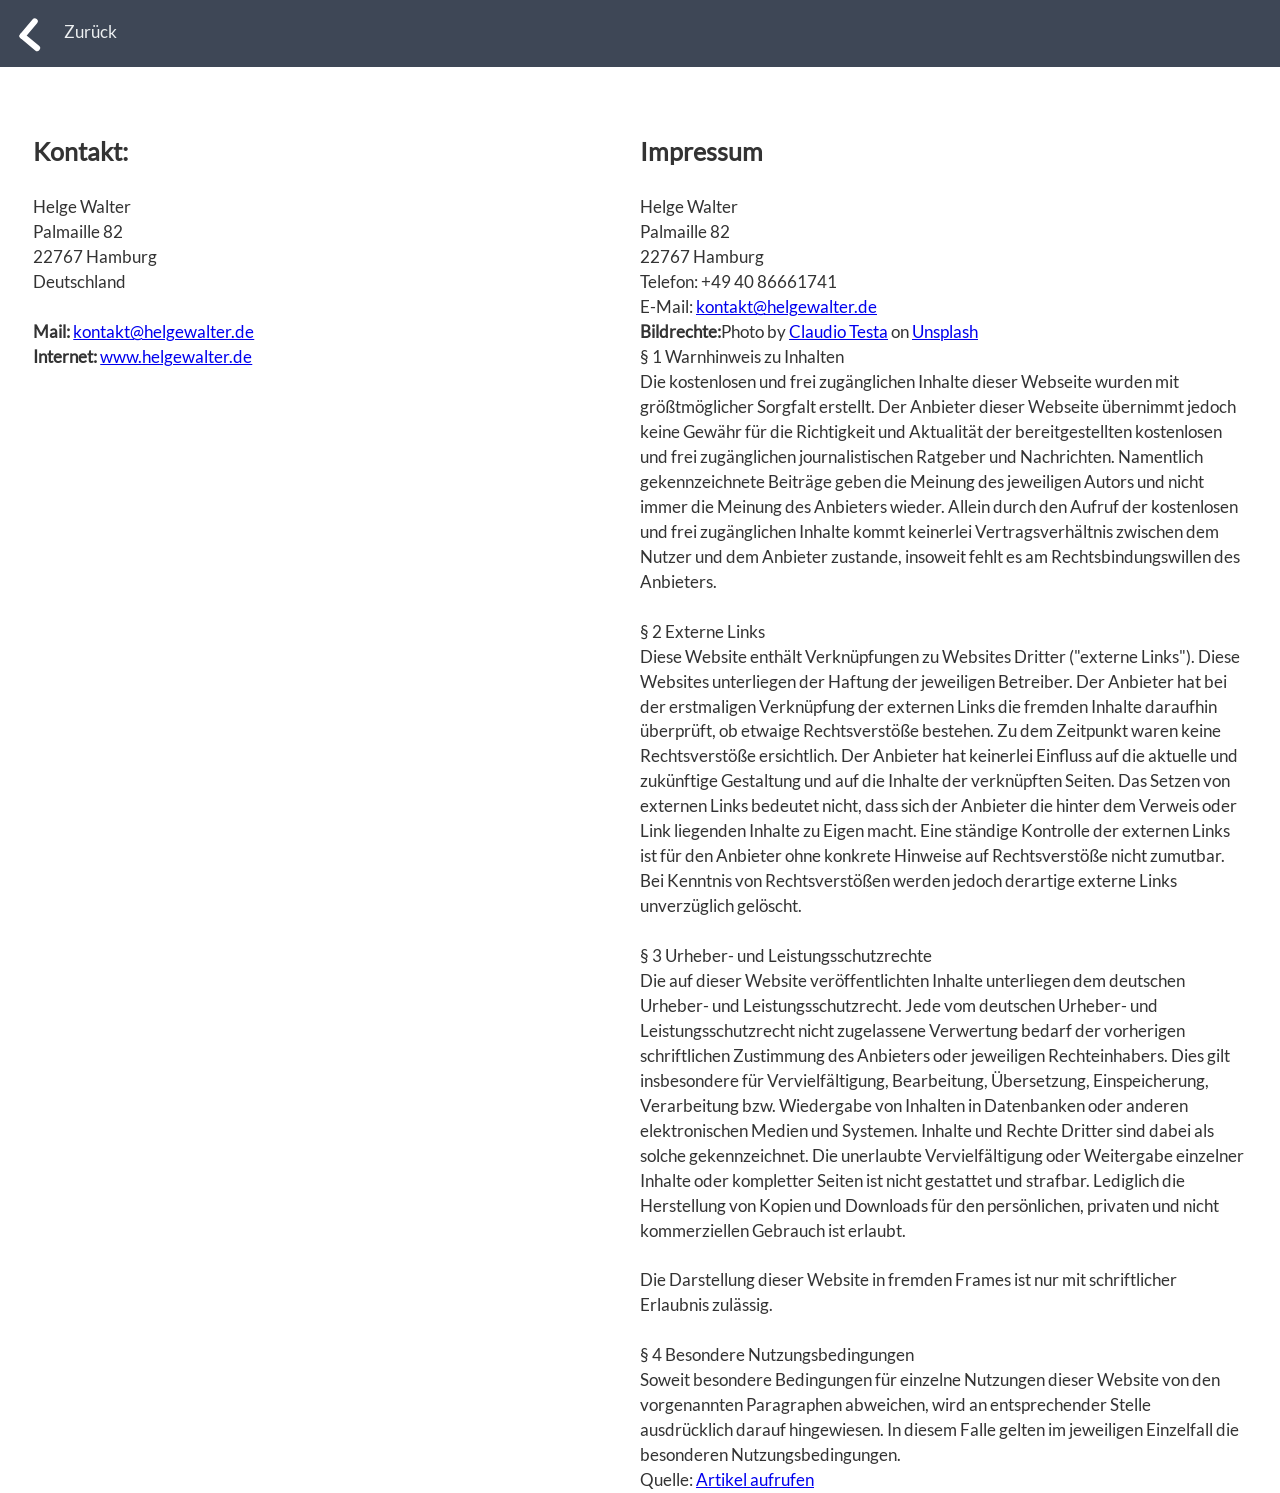
==== impressum.html @ e7771b2d "Update impressum.html" ====
<!DOCTYPE html>
<html lang="de">

<head>
    <meta charset="UTF-8">
    <title>Impressum</title>
    <link rel="stylesheet" href="./src/style.css">
</head>

<body>
    <header style="position: relative;padding: 18px 1%;">
        <nav>
            <ul style="list-style-type: none;">
                <li> <a class="return" href="index.html">
                        <div class="arrow-container-left">
                            <div class="arrow-left"></div>
                        </div>Zurück
                    </a></li>

            </ul>
        </nav>
    </header>
    <div class="box-container">
        <div class="box">
            <h2> Kontakt: </h2>
            <br />
            Helge Walter<br />
            Palmaille 82<br />
            22767 Hamburg<br />
            Deutschland<br />
            <br />
            <strong>Mail: </strong><a href="mailto: kontakt@helgewalter.de">kontakt@helgewalter.de</a><br />
            <strong>Internet: </strong><a href="https://www.helgewalter.de">www.helgewalter.de</a><br />
        </div>
        <div class="box">
            <h2>Impressum</h2>
            <br />
            <p>Helge Walter<br />Palmaille 82<br />22767 Hamburg</p>
            <p>Telefon: +49 40 86661741<br />
                E-Mail: <a href="mailto:kontakt@helgewalter.de">kontakt@helgewalter.de</a><br />
            </p>
            <p><strong>Bildrechte:</strong>Photo by <a
                    href="https://unsplash.com/@claudiotesta?utm_source=unsplash&utm_medium=referral&utm_content=creditCopyText">Claudio
                    Testa</a> on <a
                    href="https://unsplash.com/photos/qpemSW6_1Z0?utm_source=unsplash&utm_medium=referral&utm_content=creditCopyText">Unsplash</a><br />
                § 1 Warnhinweis zu Inhalten<br />
                Die kostenlosen und frei zugänglichen Inhalte dieser Webseite wurden mit größtmöglicher Sorgfalt
                erstellt. Der
                Anbieter dieser Webseite übernimmt jedoch keine Gewähr für die Richtigkeit und Aktualität der
                bereitgestellten
                kostenlosen und frei zugänglichen journalistischen Ratgeber und Nachrichten. Namentlich gekennzeichnete
                Beiträge
                geben die Meinung des jeweiligen Autors und nicht immer die Meinung des Anbieters wieder. Allein durch
                den
                Aufruf der kostenlosen und frei zugänglichen Inhalte kommt keinerlei Vertragsverhältnis zwischen dem
                Nutzer und
                dem Anbieter zustande, insoweit fehlt es am Rechtsbindungswillen des Anbieters.<br />
                <br />
                § 2 Externe Links<br />
                Diese Website enthält Verknüpfungen zu Websites Dritter ("externe Links"). Diese Websites unterliegen
                der
                Haftung der jeweiligen Betreiber. Der Anbieter hat bei der erstmaligen Verknüpfung der externen Links
                die
                fremden Inhalte daraufhin überprüft, ob etwaige Rechtsverstöße bestehen. Zu dem Zeitpunkt waren keine
                Rechtsverstöße ersichtlich. Der Anbieter hat keinerlei Einfluss auf die aktuelle und zukünftige
                Gestaltung und
                auf die Inhalte der verknüpften Seiten. Das Setzen von externen Links bedeutet nicht, dass sich der
                Anbieter die
                hinter dem Verweis oder Link liegenden Inhalte zu Eigen macht. Eine ständige Kontrolle der externen
                Links ist
                für den Anbieter ohne konkrete Hinweise auf Rechtsverstöße nicht zumutbar. Bei Kenntnis von
                Rechtsverstößen
                werden jedoch derartige externe Links unverzüglich gelöscht.<br />
                <br />
                § 3 Urheber- und Leistungsschutzrechte<br />
                Die auf dieser Website veröffentlichten Inhalte unterliegen dem deutschen Urheber- und
                Leistungsschutzrecht.
                Jede vom deutschen Urheber- und Leistungsschutzrecht nicht zugelassene Verwertung bedarf der vorherigen
                schriftlichen Zustimmung des Anbieters oder jeweiligen Rechteinhabers. Dies gilt insbesondere für
                Vervielfältigung, Bearbeitung, Übersetzung, Einspeicherung, Verarbeitung bzw. Wiedergabe von Inhalten in
                Datenbanken oder anderen elektronischen Medien und Systemen. Inhalte und Rechte Dritter sind dabei als
                solche
                gekennzeichnet. Die unerlaubte Vervielfältigung oder Weitergabe einzelner Inhalte oder kompletter Seiten
                ist
                nicht gestattet und strafbar. Lediglich die Herstellung von Kopien und Downloads für den persönlichen,
                privaten
                und nicht kommerziellen Gebrauch ist erlaubt.<br />
                <br />
                Die Darstellung dieser Website in fremden Frames ist nur mit schriftlicher Erlaubnis zulässig.<br />
                <br />
                § 4 Besondere Nutzungsbedingungen<br />
                Soweit besondere Bedingungen für einzelne Nutzungen dieser Website von den vorgenannten Paragraphen
                abweichen,
                wird an entsprechender Stelle ausdrücklich darauf hingewiesen. In diesem Falle gelten im jeweiligen
                Einzelfall
                die besonderen Nutzungsbedingungen.
            <p>Quelle: <a href="https://www.juraforum.de/impressum-generator/">Artikel aufrufen</a></p>
            </p>
        </div>
    </div>
</body>

</html>
---- src/style.css ----
@font-face {
  font-family: 'Lato';
  src: url('fonts/Lato-Regular.ttf') format('truetype');
}

[class^=swiper-button-] {
  transition: all 0.3s ease;
}

.swiper-slide {
  backface-visibility: hidden;
  -webkit-backface-visibility: hidden;
}

*,
*:before,
*:after {
  box-sizing: border-box;
  margin: 0;
  padding: 0;
}

.swiper-container {
  width: 100%;
  height: 25em;
  float: left;
  transition: opacity 0.6s ease, transform 0.3s ease;

}

.main-slider {
  border-radius: 30px;
}

.swiper-container:hover .swiper-button-prev,
.swiper-container:hover .swiper-button-next {
  transform: translateX(0);
  opacity: 1;
  visibility: visible;
}

.swiper-container.loading {
  opacity: 0;
  visibility: hidden;
}

.swiper-slide {
  overflow: hidden;
}

.swiper-slide .slide-bgimg {
  position: absolute;
  top: 0;
  left: 0;
  width: 100%;
  height: 100%;
  background-position: center;
  background-size: cover;
}

.swiper-slide .entity-img {
  display: none;
}

.swiper-slide .content {
  position: absolute;
  top: 40%;
  left: 0;
  width: 50%;
  padding-left: 5%;
  color: #fff;
}

.swiper-slide .content .title {
  font-size: 2.6em;
  font-weight: bold;
  margin-bottom: 30px;
}

.swiper-slide .content .caption {
  display: block;
  font-size: 13px;
  line-height: 1.4;
  transform: translateX(50px);
  opacity: 0;
  transition: opacity 0.3s ease, transform 0.7s ease;
}

.swiper-slide .content .caption.show {
  transform: translateX(0);
  opacity: 1;
}

[class^=swiper-button-] {
  width: 44px;
}

.swiper-button-prev {
  transform: translateX(50px);
}

.swiper-button-next {
  transform: translateX(-50px);
}


html,
body {
  padding: 0;
  margin: 0;
  height: 100%;
  color: white;
}

html {
  font: 1em/1.5 "Lato", helvetica;
  -webkit-font-smoothing: antialiased;
  -moz-osx-font-smoothing: grayscale;
  text-rendering: optimizelegibility;
  scroll-behavior: smooth;
}

body {
  font-size: 1.3vw;
  background-color: #003052;
}

.intro {
  height: 100%;
  position: relative;
  overflow: hidden;
  background: url(background.jpg) center no-repeat;
  /* Image Credit: Unsplash.me */
  background-size: cover;
}

.intro .content {
  position: absolute;
  top: 0;
  left: 0;
  right: 0;
  bottom: 0;
  z-index: 1;
}

.intro h1,
.intro h2 {
  margin: 0;
}

.intro h2 {
  text-transform: uppercase;
  margin-top: -.5em;
}

.intro hgroup {
  border-radius: 30px;
  -webkit-transform: translate(-50%, -50%);
  -moz-transform: translate(-50%, -50%);
  -ms-transform: translate(-50%, -50%);
  -o-transform: translate(-50%, -50%);
  transform: translate(-50%, -50%);
  display: inline-block;
  text-align: center;
  position: absolute;
  top: 16%;
  left: 50%;
  color: #fff;
  padding: .5em 2em;
  background-color: rgba(0, 0, 0, 0.2);
  z-index: 2;
  font-size: 3em;
  font-weight: 700;
}

.intro .overlay {
  position: absolute;
  top: 0;
  right: 0;
  left: 0;
  bottom: 0;
  background: #333 center no-repeat;
  background-size: cover;
  z-index: 0;
  opacity: 0;
  -webkit-filter: blur(4px);
}

img {
  margin-right: 20px
}

.site {
  padding-top: 6em;
  /* Adjust the padding value as needed */
  margin-top: -6em;
  text-align: center;
  font-size: .8em;
  position: relative;
  height: 100%;
  margin-bottom: 6em;
  margin-left: 6em;
  margin-right: 6em;
}

header nav {
  top: 0;
  left: 0;
  width: 100%;
  z-index: 2;
}


.container {
  border-radius: 30px;
  width: 100%;
  height: 25em;
  background-color: #A2ACBD;

}

.slider {
  width: 50%;
}

.context {
  width: 50%;
  display: inline-block;
  padding-top: 2em;
  color: #1e247e;
  padding-left: 1em;
}

.prop-title {
  text-align: left;
  font-weight: 900;
  font-size: 2em;
  padding-left: 1em;
}

.description {
  text-align: left;
  line-height: 1.2;
  padding: 2em;
}

.arrow-container {
  width: 25px;
  /* cubic-bezier-easing = sine / mehr Beispiele: https://easings.net/ */
  animation: bounce 1600ms infinite cubic-bezier(0.445, 0.05, 0.55, 0.95);
  cursor: pointer;
  height: 20px;
  bottom: 2em;
  left: 49%;
  position: absolute;
}

.arrow-down {
  height: 6px;
  background: rgb(255, 255, 255);
  transform: rotate(45deg);
  transform-origin: 0% 0%;
  border-radius: 5px;
}

.arrow-down:after {
  content: '';
  position: absolute;
  width: 100%;
  height: 100%;
  bottom: 0;
  left: 100%;
  border-radius: 5px;
  background: rgb(255, 255, 255);
  transform: rotate(-90deg);
  transform-origin: 0% 100%;
}

.arrow-left {
  height: 6px;
  background: rgb(255, 255, 255);
  transform: rotate(130deg);
  transform-origin: 0% 0%;
  border-radius: 5px;
}

.arrow-left:after {
  content: '';
  position: absolute;
  width: 100%;
  height: 100%;
  bottom: 0;
  left: 100%;
  border-radius: 5px;
  background: rgb(255, 255, 255);
  transform: rotate(-90deg);
  transform-origin: 0% 100%;
}

.arrow-container-left {
  width: 25px;
  display: inline-block;
  margin-bottom: 0.7em;
}

@keyframes bounce {
  50% {
    transform: translateY(-15px);
  }
}


header {
  display: flex;
  justify-content: space-between;
  align-items: center;
  padding: 18px 10%;
  background-color: #3E4756;
  width: 100%;
  top: 0;
  z-index: 2;
  height: 4em;
  position: fixed;
}

.logo {
  cursor: pointer;
}

.nav__links a,
.cta,
.overlay__content a,
.return {
  font-weight: 500;
  color: #edf0f1;
  text-decoration: none;
}

.nav__links {
  list-style: none;
  display: flex;
  justify-content: center;
}

.nav__links li a,
.return {
  transition: color 0.3s ease 0s;
  padding: 0.5em 1.6em;
  border-radius: 30px;
}

.nav__links li a:hover,
a.active,
.return:hover {
  background-color: #005A7C;
}

.footer {
  background-color: #3E4756;
  padding: 25px 0px;
  text-align: center;
}

.footer .row {
  width: 49%;
  padding: 0 2em;
  font-size: 0.8em;
}

.footer .row a {
  text-decoration: none;
  transition: 0.5s;
  color: #fff;
}

.footer .row a:hover {
  color: #005A7C;
}


.footer .row a i {
  font-size: 2em;
  margin: 0% 1%;
}

@media (max-width:720px) {
  .footer {
    text-align: left;
    padding: 5%;
  }

  .footer .row ul li {
    display: block;
    margin: 10px 0px;
    text-align: left;
  }

  .footer .row a i {
    margin: 0% 3%;
  }
}

.previous {
  background-color: #3E4756;
  color: white;
  padding: 16px 24px;
  border-radius: 30px;
  text-decoration: none;
}

.previous:hover {
  background-color: #005A7C;
}



.box {
  margin-top: 4em;
  width: 50%;
}

.box-container {
  display: flex;
  background-color: #fff;
  color: #333;
  padding: 0 2em;

}
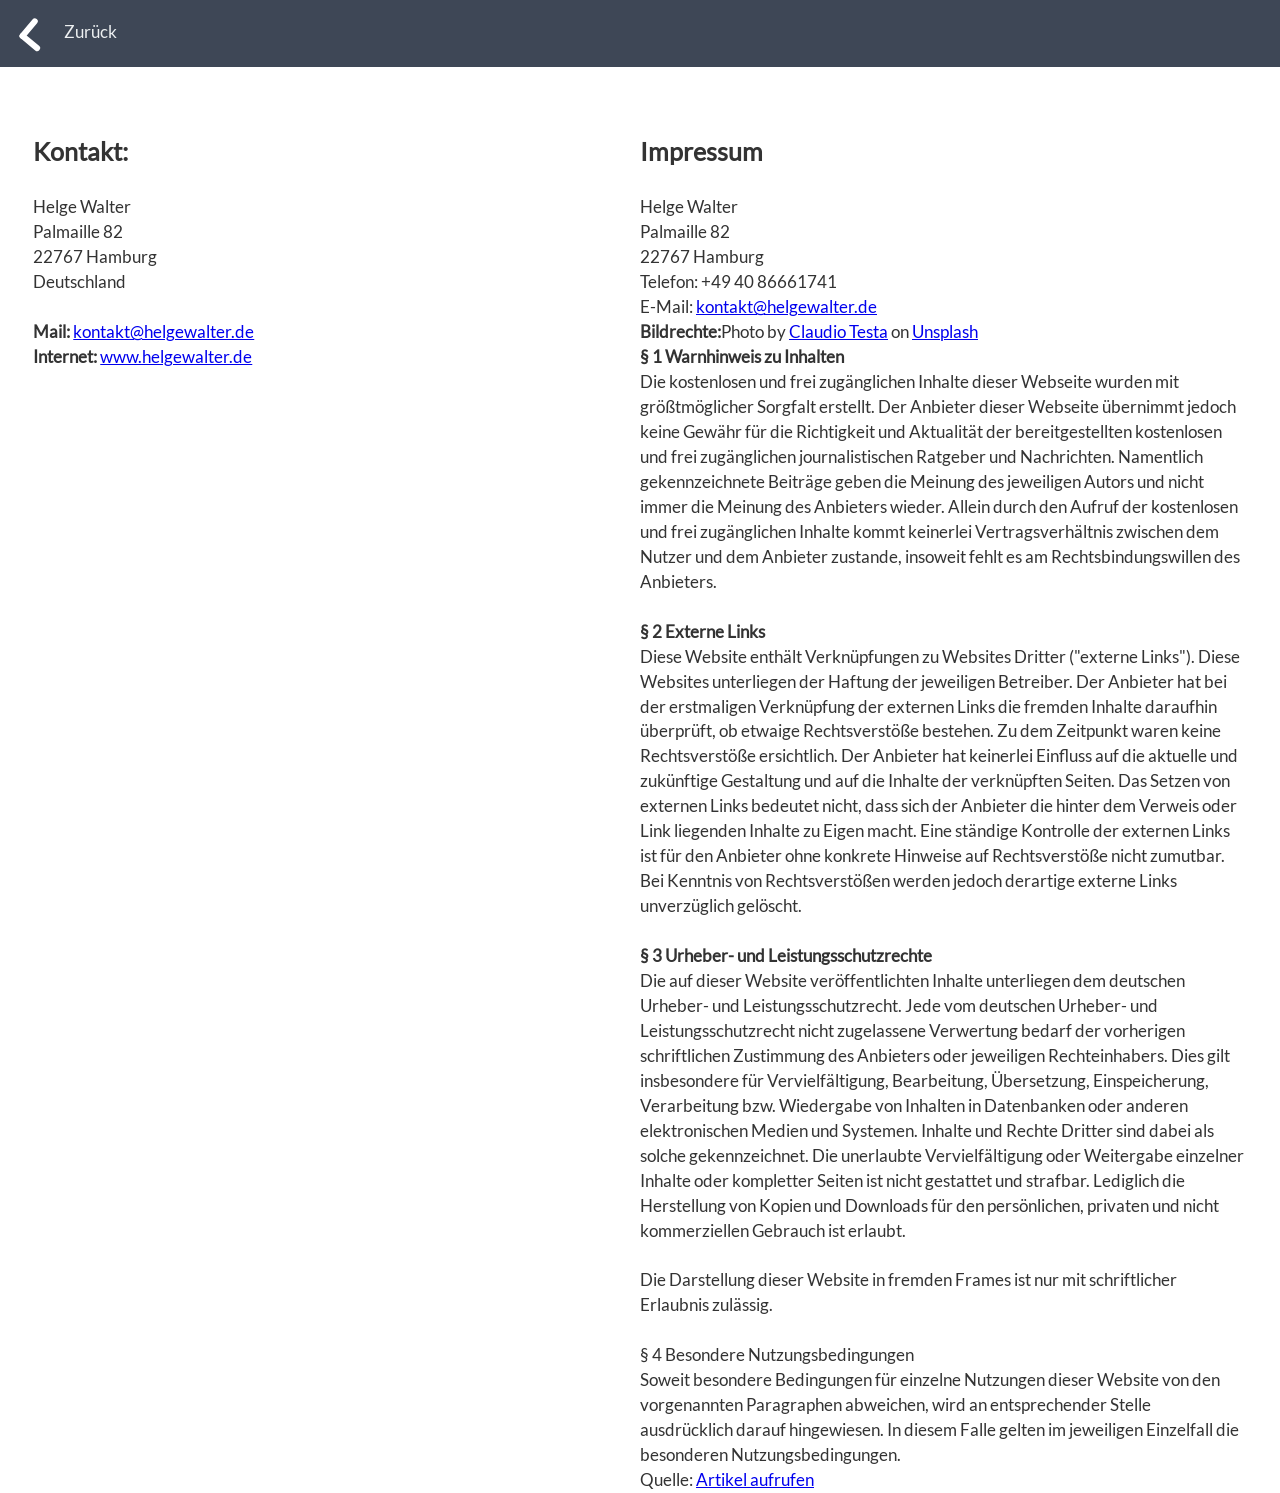
==== commit 371cacc2: "Update impressum.html" ====
--- a/impressum.html
+++ b/impressum.html
@@ -43,7 +43,7 @@
                     href="https://unsplash.com/@claudiotesta?utm_source=unsplash&utm_medium=referral&utm_content=creditCopyText">Claudio
                     Testa</a> on <a
                     href="https://unsplash.com/photos/qpemSW6_1Z0?utm_source=unsplash&utm_medium=referral&utm_content=creditCopyText">Unsplash</a><br />
-                § 1 Warnhinweis zu Inhalten<br />
+                <strong>§ 1 Warnhinweis zu Inhalten<br /></strong>
                 Die kostenlosen und frei zugänglichen Inhalte dieser Webseite wurden mit größtmöglicher Sorgfalt
                 erstellt. Der
                 Anbieter dieser Webseite übernimmt jedoch keine Gewähr für die Richtigkeit und Aktualität der
@@ -56,7 +56,7 @@
                 Nutzer und
                 dem Anbieter zustande, insoweit fehlt es am Rechtsbindungswillen des Anbieters.<br />
                 <br />
-                § 2 Externe Links<br />
+                <strong>§ 2 Externe Links<br /></strong>
                 Diese Website enthält Verknüpfungen zu Websites Dritter ("externe Links"). Diese Websites unterliegen
                 der
                 Haftung der jeweiligen Betreiber. Der Anbieter hat bei der erstmaligen Verknüpfung der externen Links
@@ -72,7 +72,7 @@
                 Rechtsverstößen
                 werden jedoch derartige externe Links unverzüglich gelöscht.<br />
                 <br />
-                § 3 Urheber- und Leistungsschutzrechte<br />
+                <strong>§ 3 Urheber- und Leistungsschutzrechte<br /></strong>
                 Die auf dieser Website veröffentlichten Inhalte unterliegen dem deutschen Urheber- und
                 Leistungsschutzrecht.
                 Jede vom deutschen Urheber- und Leistungsschutzrecht nicht zugelassene Verwertung bedarf der vorherigen
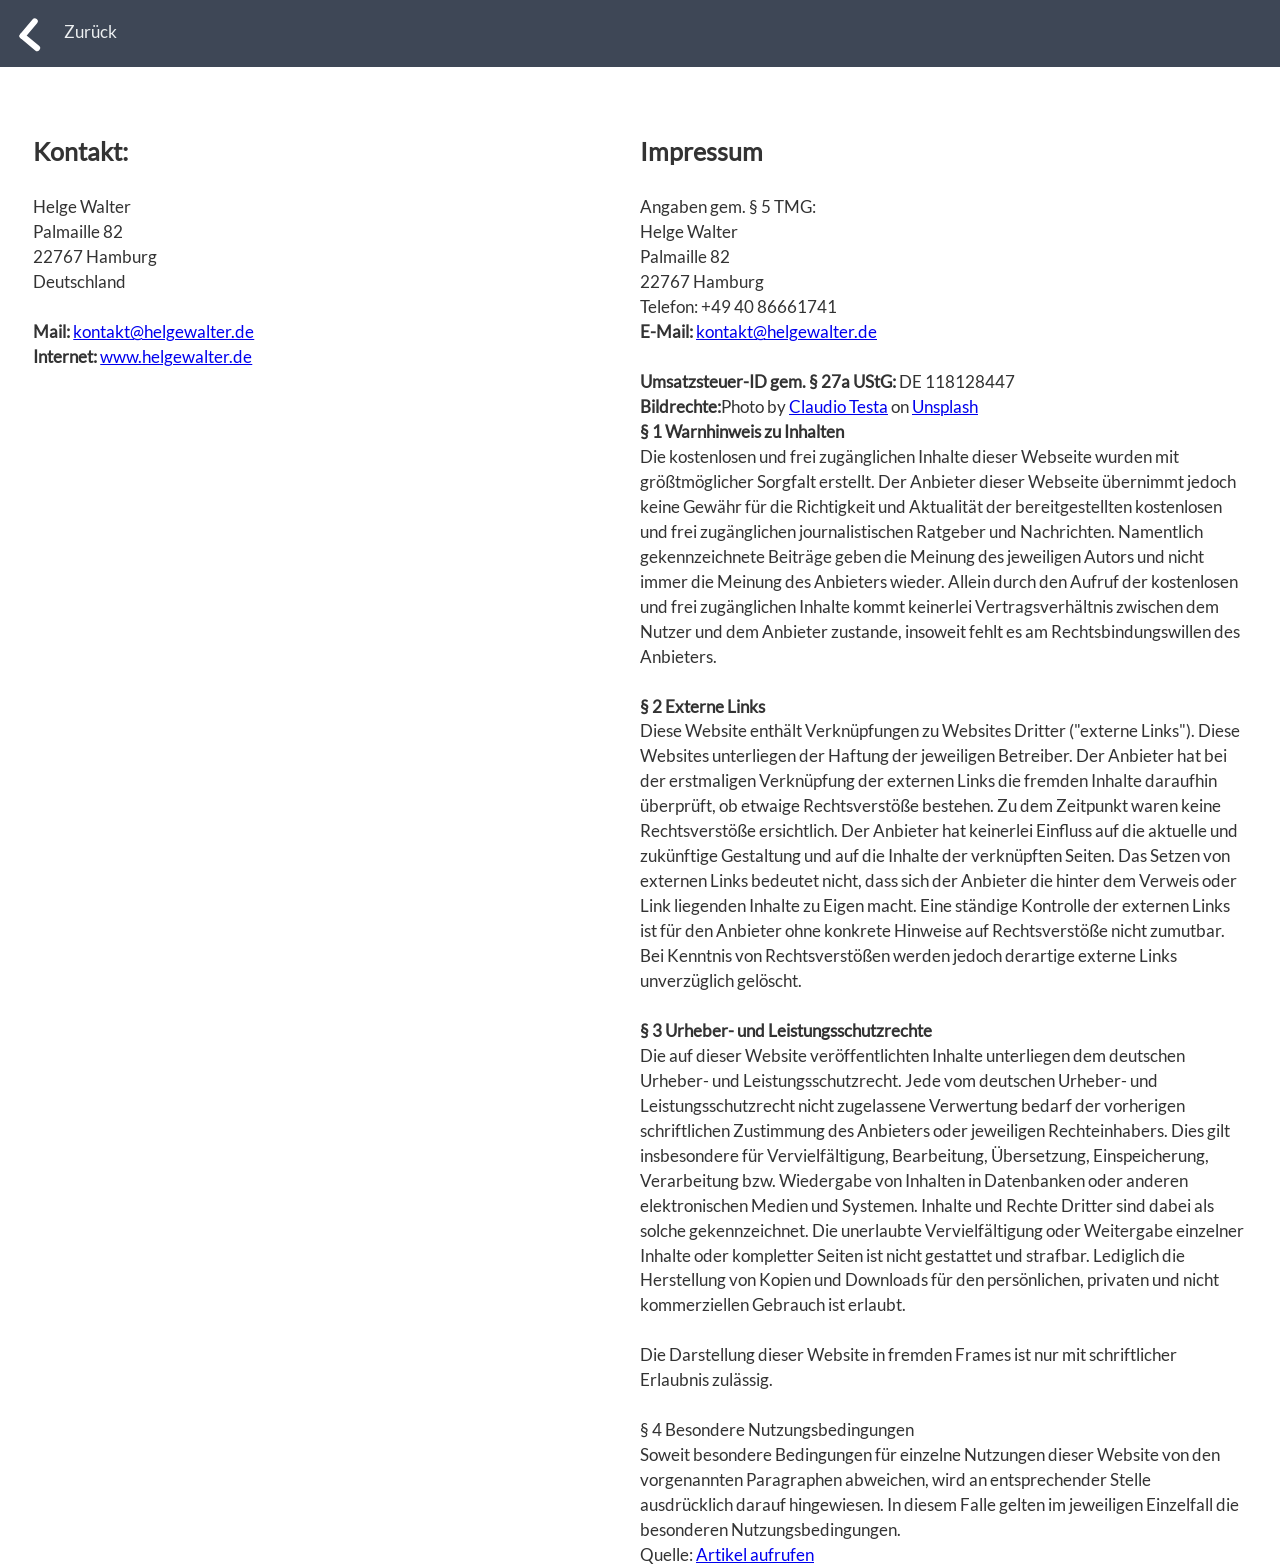
==== commit 81a89ab0: "Update impressum.html" ====
--- a/impressum.html
+++ b/impressum.html
@@ -35,10 +35,12 @@
         <div class="box">
             <h2>Impressum</h2>
             <br />
+            <p>Angaben gem. § 5 TMG:</p>
             <p>Helge Walter<br />Palmaille 82<br />22767 Hamburg</p>
             <p>Telefon: +49 40 86661741<br />
-                E-Mail: <a href="mailto:kontakt@helgewalter.de">kontakt@helgewalter.de</a><br />
+            <strong>E-Mail: </strong><a href="mailto:kontakt@helgewalter.de">kontakt@helgewalter.de</a><br /><br />
             </p>
+            <p><strong>Umsatzsteuer-ID gem. § 27a UStG: </strong>DE 118128447</p>
             <p><strong>Bildrechte:</strong>Photo by <a
                     href="https://unsplash.com/@claudiotesta?utm_source=unsplash&utm_medium=referral&utm_content=creditCopyText">Claudio
                     Testa</a> on <a
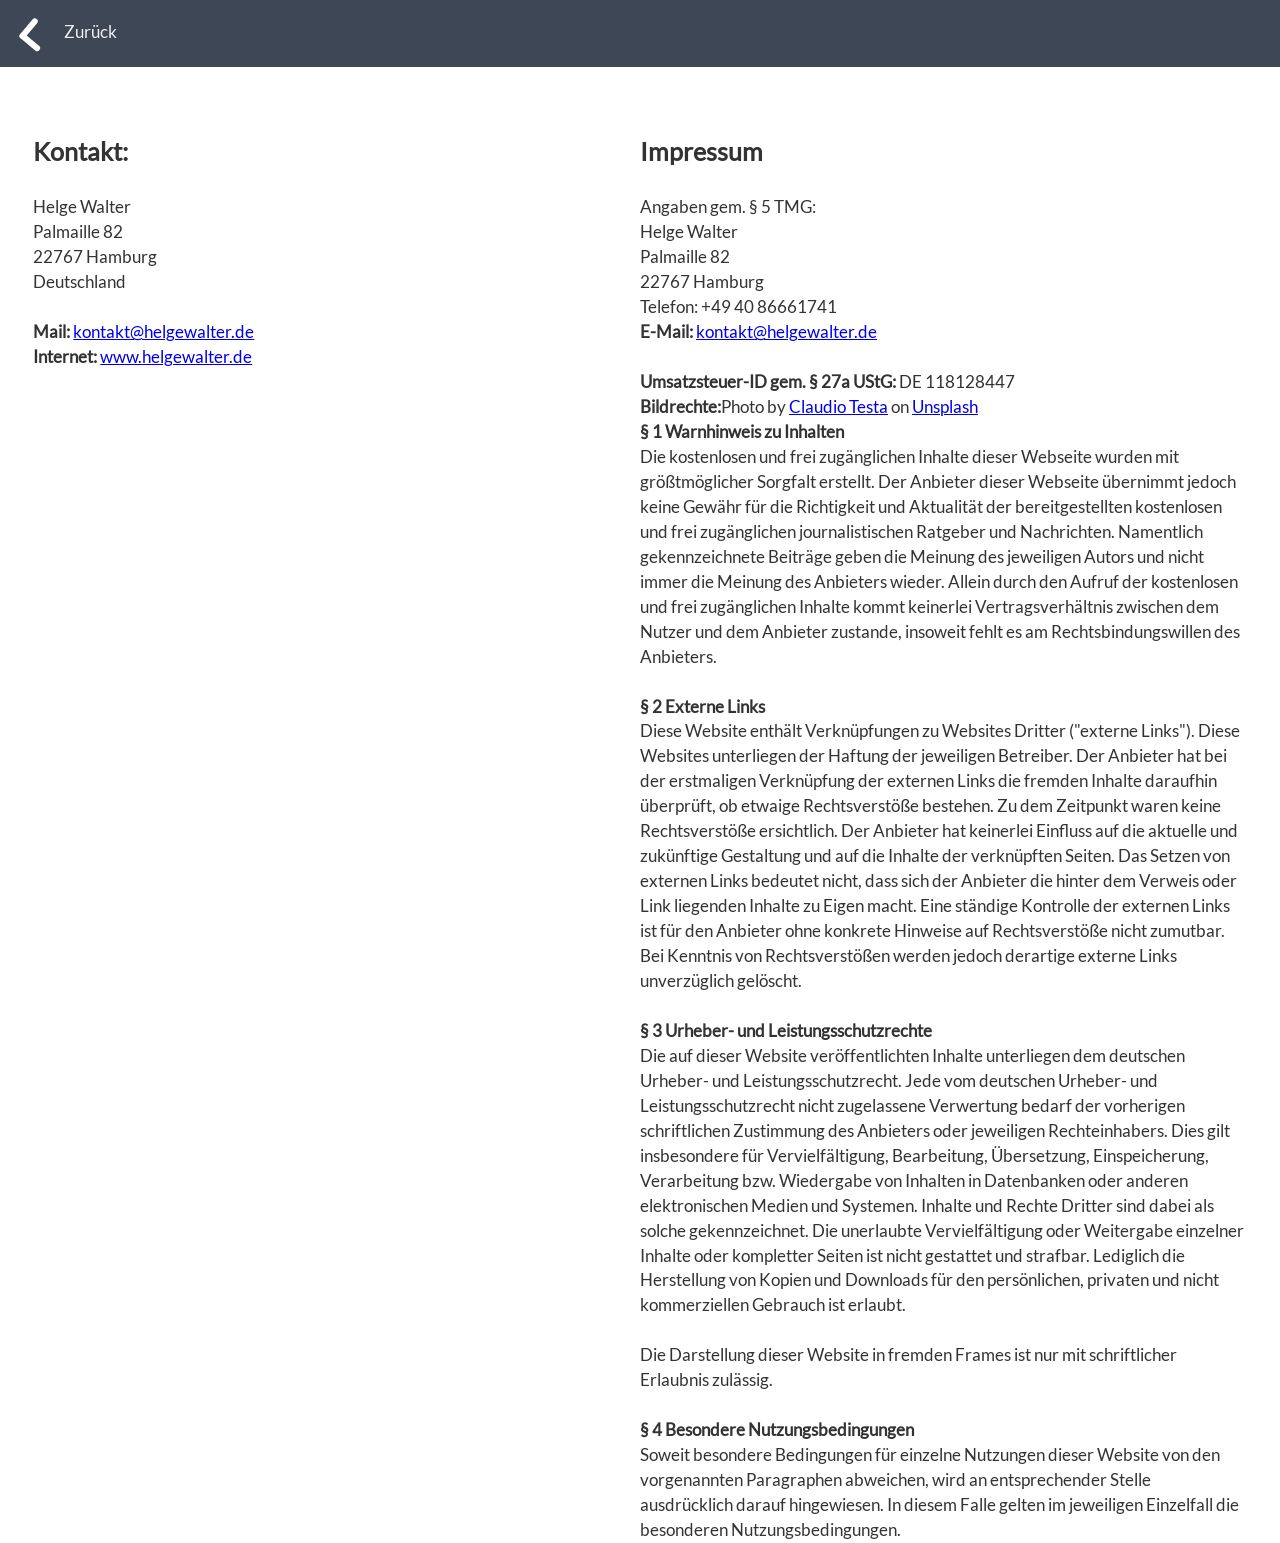
==== commit bb644937: "Update impressum.html" ====
--- a/impressum.html
+++ b/impressum.html
@@ -90,13 +90,12 @@
                 <br />
                 Die Darstellung dieser Website in fremden Frames ist nur mit schriftlicher Erlaubnis zulässig.<br />
                 <br />
-                § 4 Besondere Nutzungsbedingungen<br />
+                <strong>§ 4 Besondere Nutzungsbedingungen<br /></strong>
                 Soweit besondere Bedingungen für einzelne Nutzungen dieser Website von den vorgenannten Paragraphen
                 abweichen,
                 wird an entsprechender Stelle ausdrücklich darauf hingewiesen. In diesem Falle gelten im jeweiligen
                 Einzelfall
                 die besonderen Nutzungsbedingungen.
-            <p>Quelle: <a href="https://www.juraforum.de/impressum-generator/">Artikel aufrufen</a></p>
             </p>
         </div>
     </div>
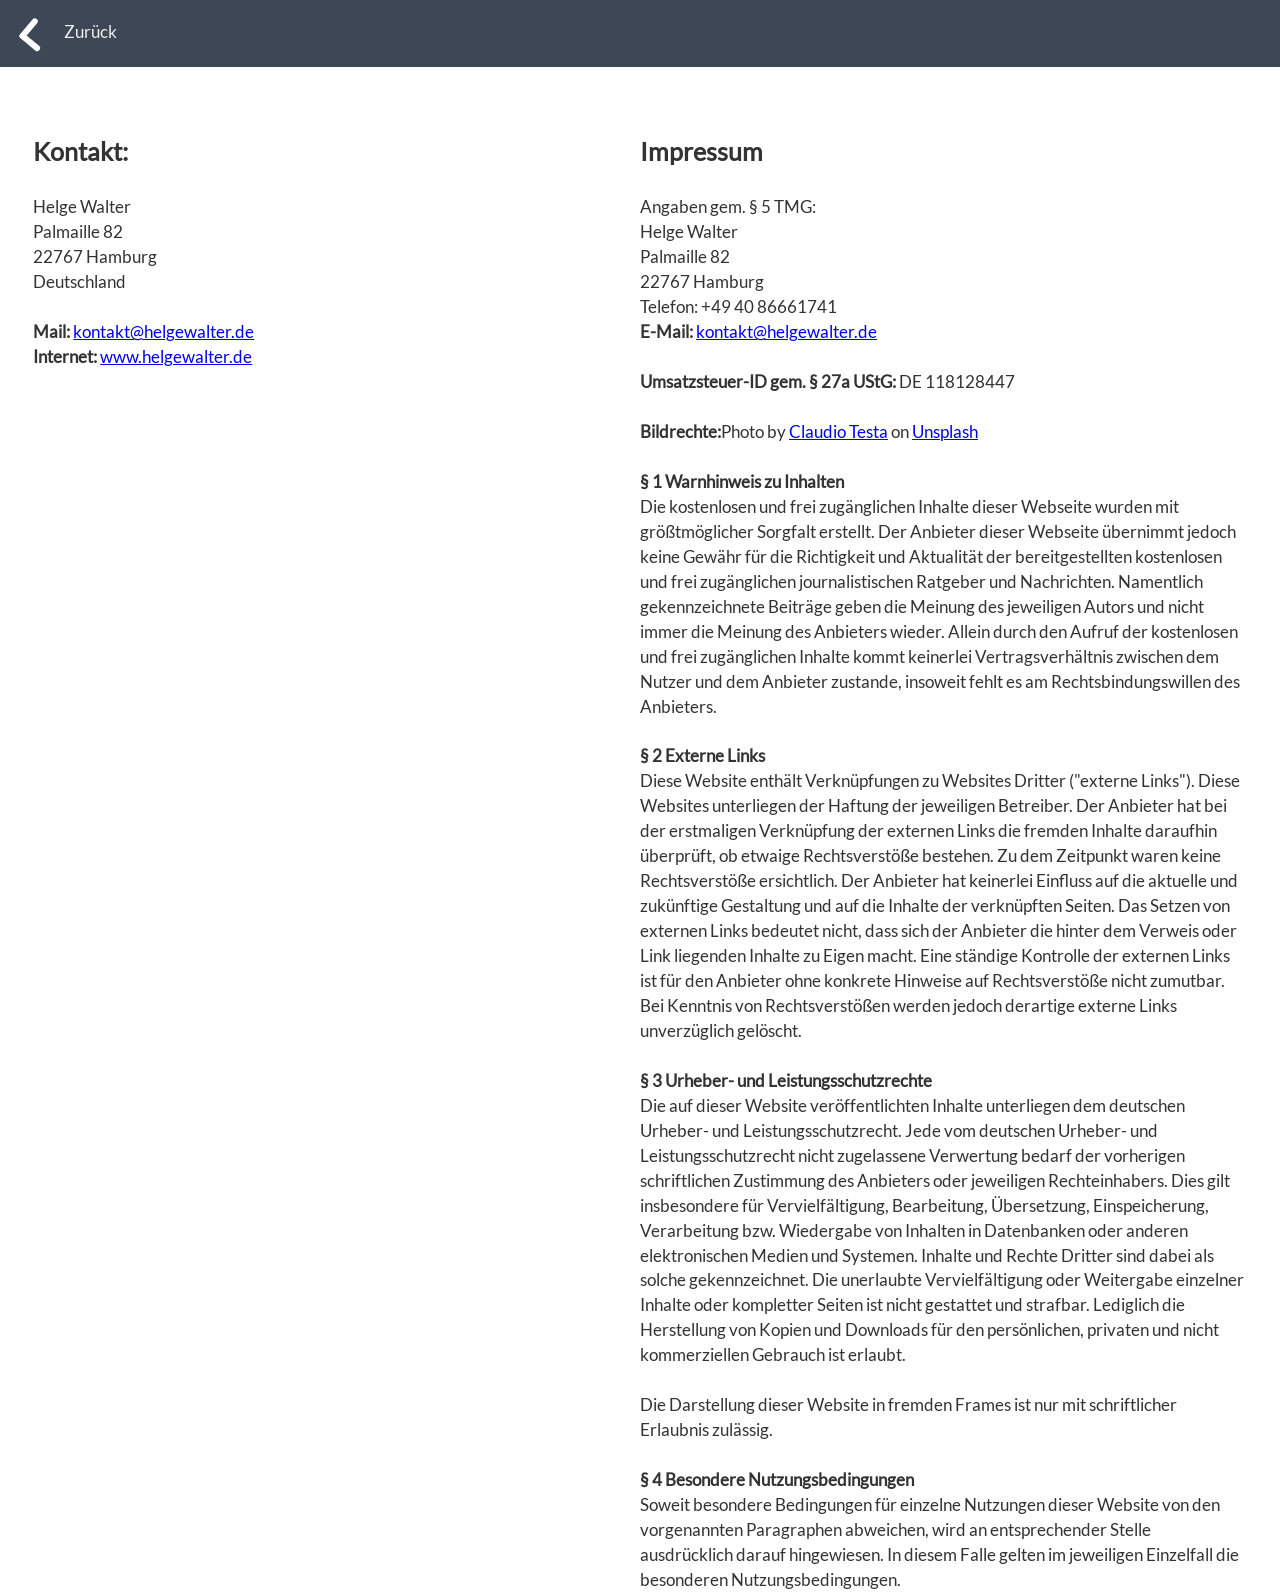
==== commit 546d9e12: "Update impressum.html" ====
--- a/impressum.html
+++ b/impressum.html
@@ -40,11 +40,11 @@
             <p>Telefon: +49 40 86661741<br />
             <strong>E-Mail: </strong><a href="mailto:kontakt@helgewalter.de">kontakt@helgewalter.de</a><br /><br />
             </p>
-            <p><strong>Umsatzsteuer-ID gem. § 27a UStG: </strong>DE 118128447</p>
+            <p><strong>Umsatzsteuer-ID gem. § 27a UStG: </strong>DE 118128447</p><br />
             <p><strong>Bildrechte:</strong>Photo by <a
                     href="https://unsplash.com/@claudiotesta?utm_source=unsplash&utm_medium=referral&utm_content=creditCopyText">Claudio
                     Testa</a> on <a
-                    href="https://unsplash.com/photos/qpemSW6_1Z0?utm_source=unsplash&utm_medium=referral&utm_content=creditCopyText">Unsplash</a><br />
+                    href="https://unsplash.com/photos/qpemSW6_1Z0?utm_source=unsplash&utm_medium=referral&utm_content=creditCopyText">Unsplash</a><br /><br />
                 <strong>§ 1 Warnhinweis zu Inhalten<br /></strong>
                 Die kostenlosen und frei zugänglichen Inhalte dieser Webseite wurden mit größtmöglicher Sorgfalt
                 erstellt. Der
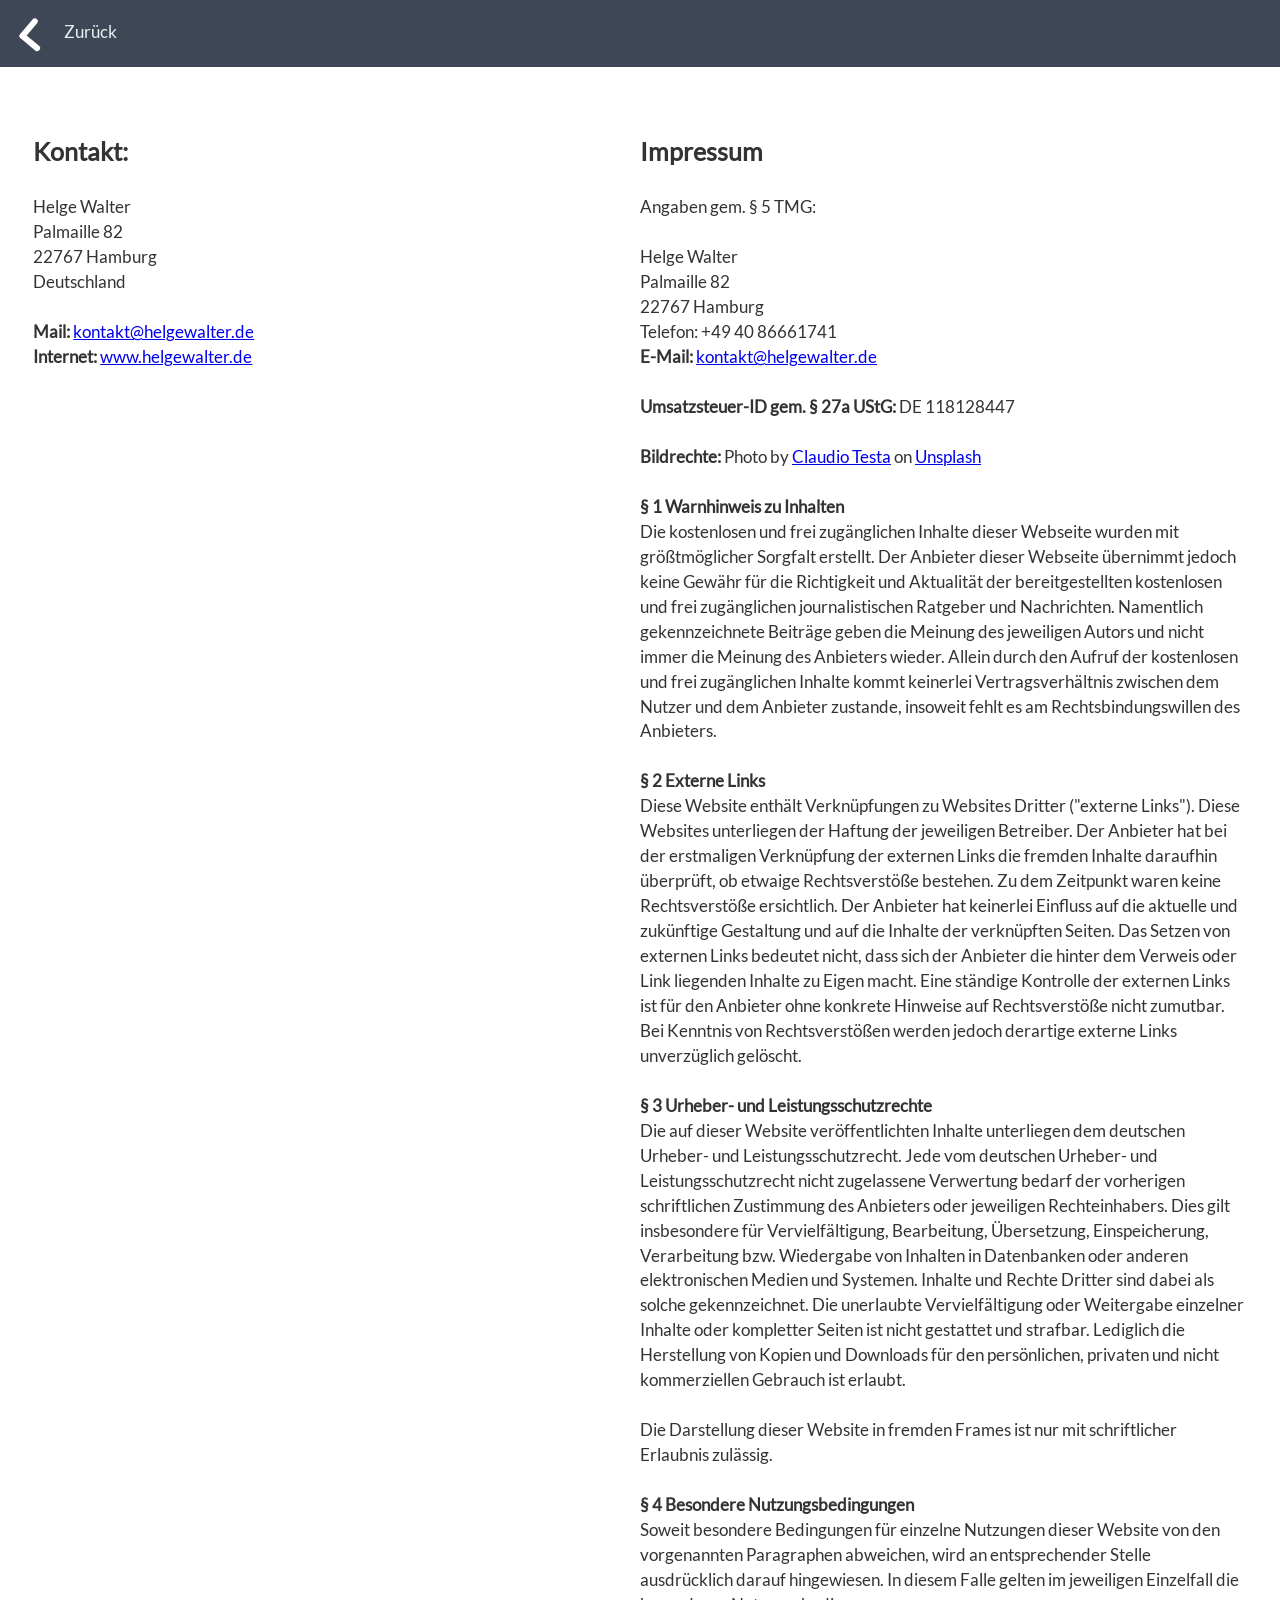
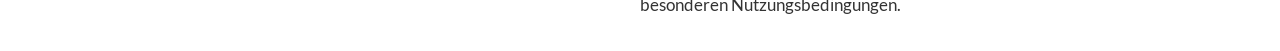
==== commit f3cbdcc9: "Update impressum.html" ====
--- a/impressum.html
+++ b/impressum.html
@@ -35,13 +35,13 @@
         <div class="box">
             <h2>Impressum</h2>
             <br />
-            <p>Angaben gem. § 5 TMG:</p>
+            <p>Angaben gem. § 5 TMG:</p><br />
             <p>Helge Walter<br />Palmaille 82<br />22767 Hamburg</p>
             <p>Telefon: +49 40 86661741<br />
             <strong>E-Mail: </strong><a href="mailto:kontakt@helgewalter.de">kontakt@helgewalter.de</a><br /><br />
             </p>
             <p><strong>Umsatzsteuer-ID gem. § 27a UStG: </strong>DE 118128447</p><br />
-            <p><strong>Bildrechte:</strong>Photo by <a
+            <p><strong>Bildrechte: </strong>Photo by <a
                     href="https://unsplash.com/@claudiotesta?utm_source=unsplash&utm_medium=referral&utm_content=creditCopyText">Claudio
                     Testa</a> on <a
                     href="https://unsplash.com/photos/qpemSW6_1Z0?utm_source=unsplash&utm_medium=referral&utm_content=creditCopyText">Unsplash</a><br /><br />
--- a/src/style.css
+++ b/src/style.css
@@ -417,6 +417,7 @@
 .box {
   margin-top: 4em;
   width: 50%;
+  margin-bottom: 2em;
 }
 
 .box-container {
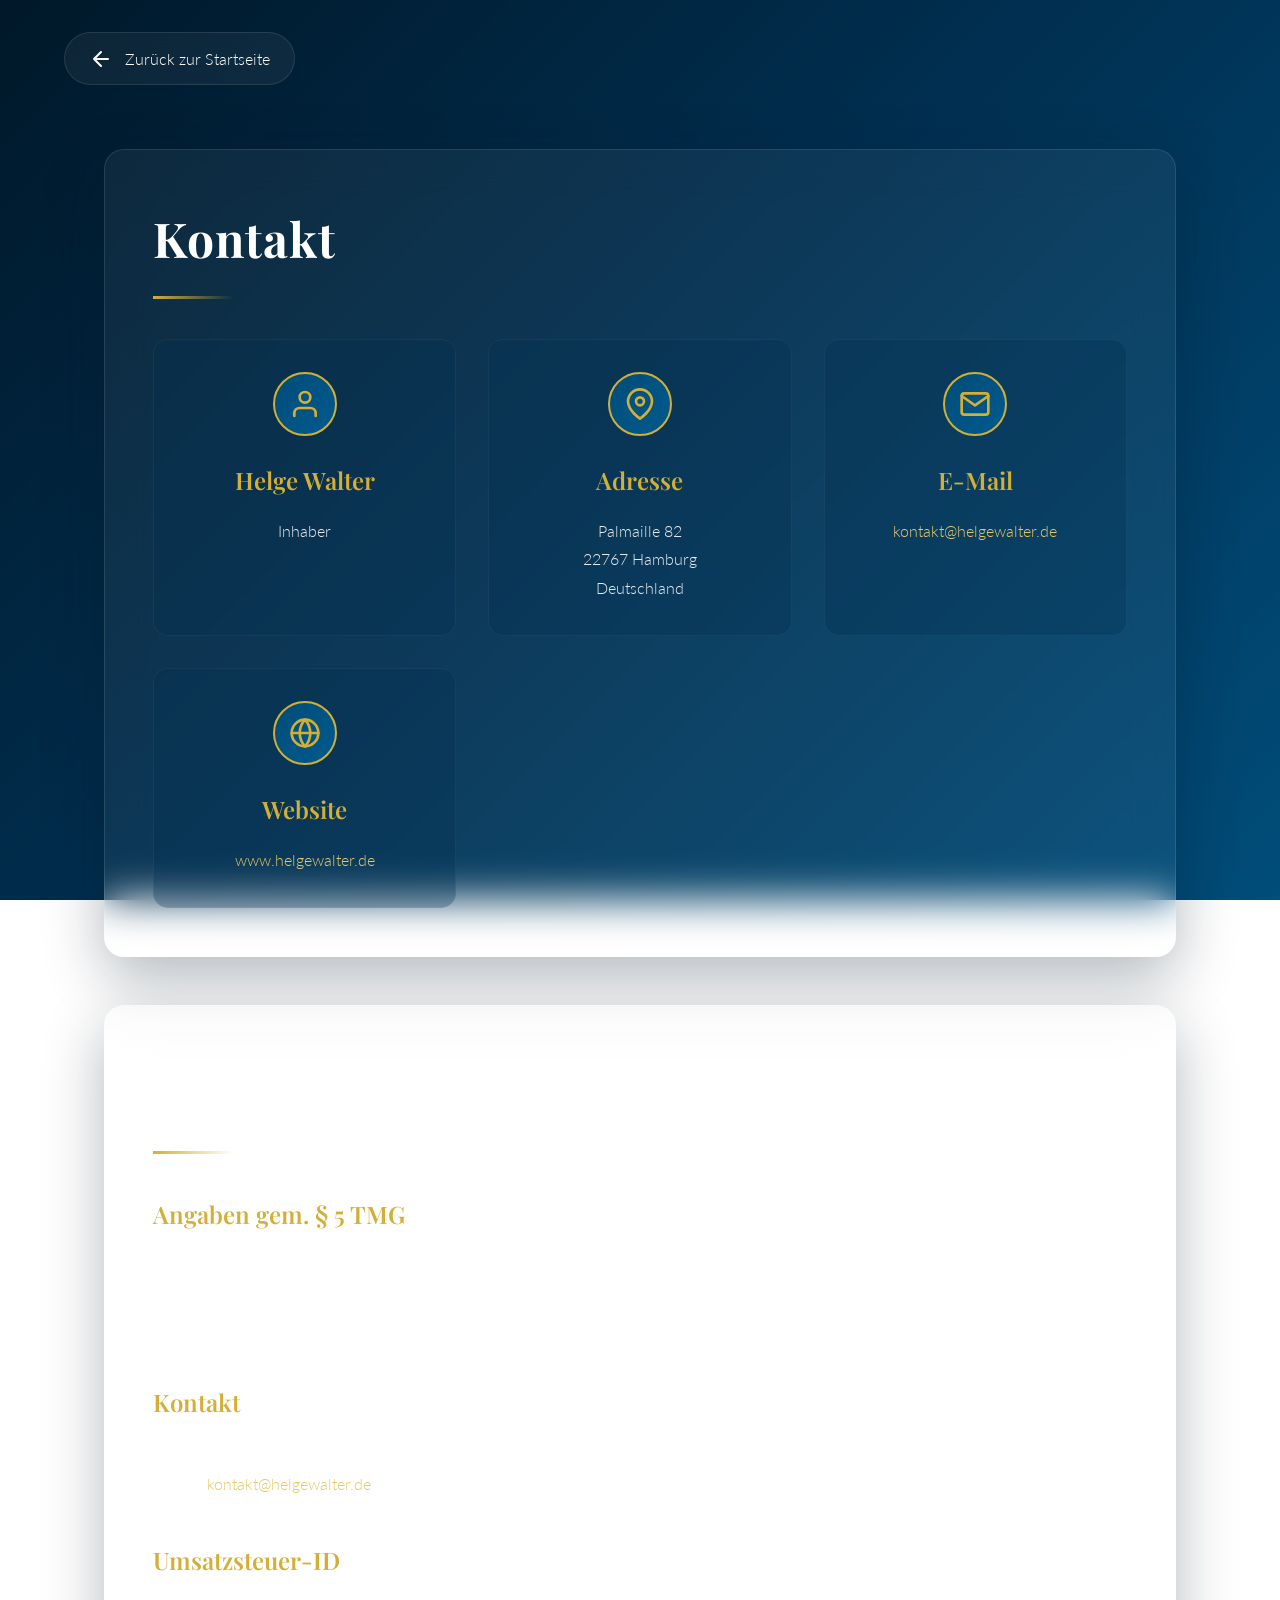
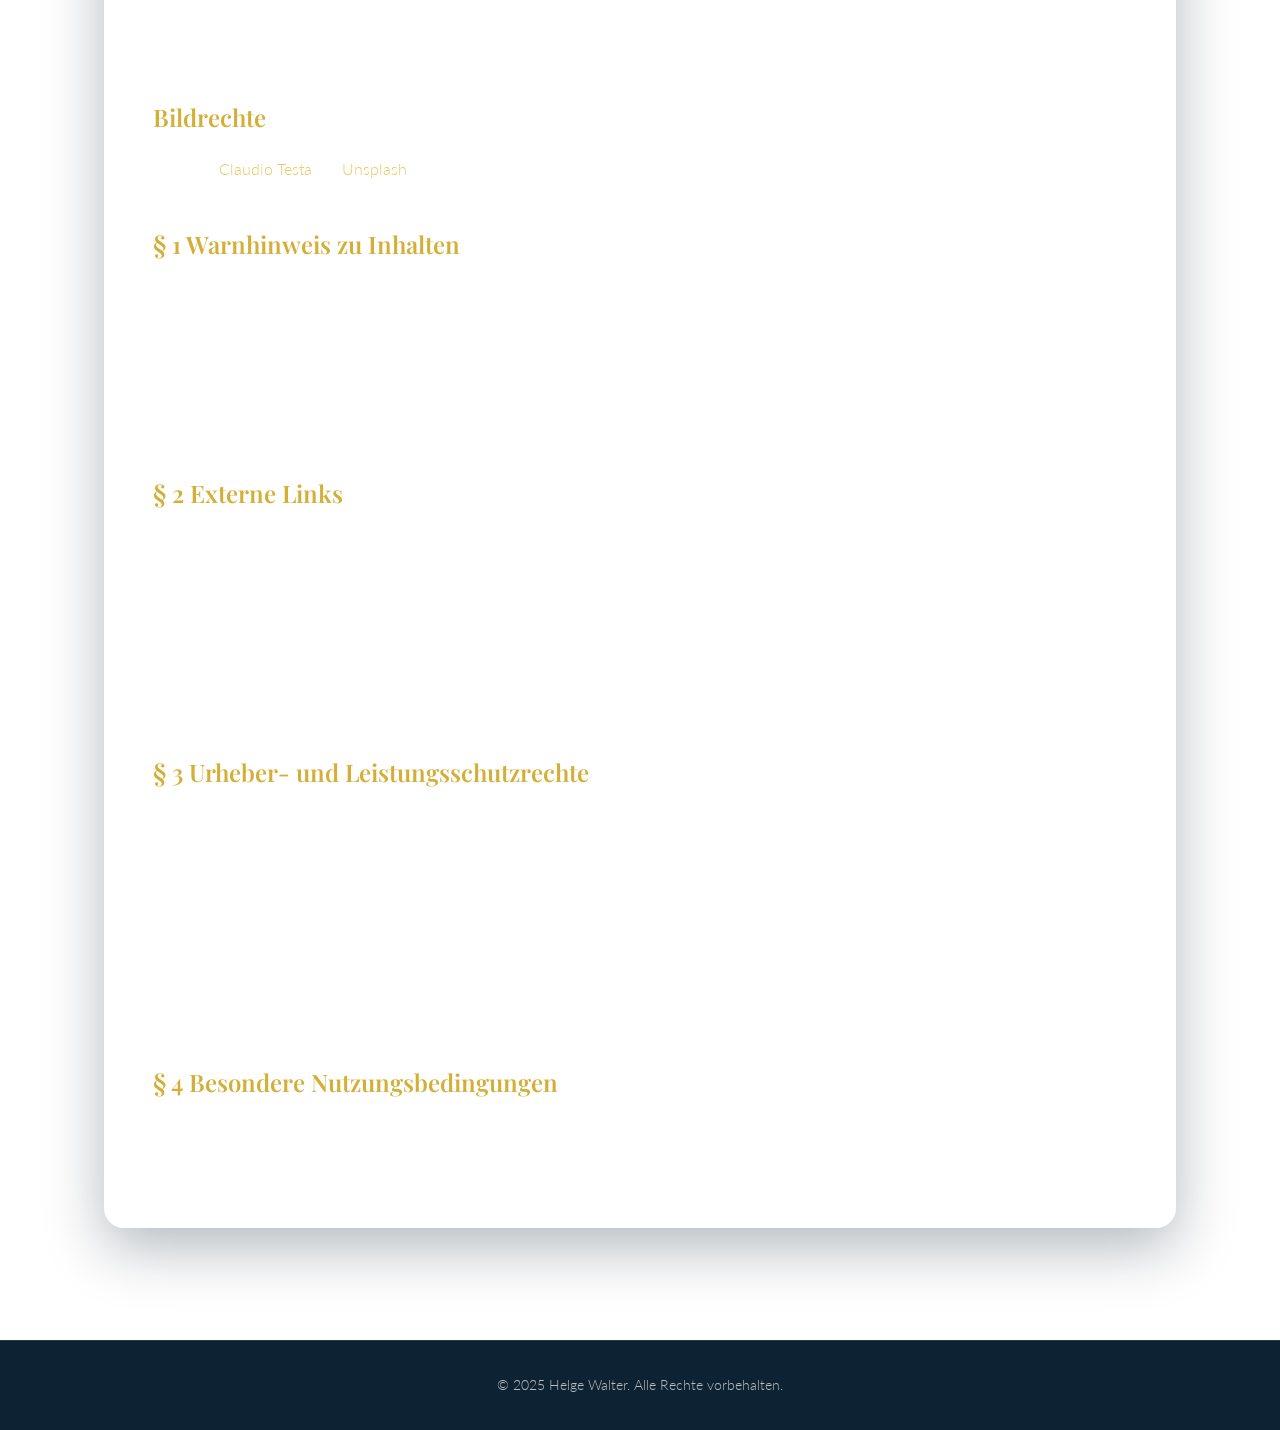
==== commit 00676796: "Improve UX/UI design and implement comprehensive SEO optimization Major UX/UI improvements: - Header" ====
--- a/impressum.html
+++ b/impressum.html
@@ -3,101 +3,211 @@
 
 <head>
     <meta charset="UTF-8">
-    <title>Impressum</title>
+    <meta name="viewport" content="width=device-width, initial-scale=1.0">
+    <meta http-equiv="X-UA-Compatible" content="IE=edge">
+
+    <!-- SEO Meta Tags -->
+    <title>Kontakt & Impressum | Helge Walter Immobilien Hamburg</title>
+    <meta name="description" content="Kontaktieren Sie Helge Walter für exklusive maritime Immobilien in Hamburg. Palmaille 82, 22767 Hamburg. Tel: +49 40 86661741.">
+    <meta name="keywords" content="Kontakt Helge Walter, Immobilien Hamburg Kontakt, Impressum Helge Walter, Hamburg Immobilienmakler Kontakt">
+    <meta name="author" content="Helge Walter">
+    <meta name="robots" content="index, follow">
+
+    <!-- Open Graph / Facebook -->
+    <meta property="og:type" content="website">
+    <meta property="og:url" content="https://www.helgewalter.de/impressum.html">
+    <meta property="og:title" content="Kontakt & Impressum | Helge Walter Immobilien Hamburg">
+    <meta property="og:description" content="Kontaktieren Sie Helge Walter für exklusive maritime Immobilien in Hamburg.">
+    <meta property="og:locale" content="de_DE">
+
+    <!-- Canonical URL -->
+    <link rel="canonical" href="https://www.helgewalter.de/impressum.html">
+
+    <!-- Fonts -->
+    <link rel="preconnect" href="https://fonts.googleapis.com">
+    <link rel="preconnect" href="https://fonts.gstatic.com" crossorigin>
+    <link href="https://fonts.googleapis.com/css2?family=Playfair+Display:wght@400;500;600;700;800&family=Lato:wght@300;400;700&display=swap" rel="stylesheet">
+
+    <!-- Stylesheet -->
     <link rel="stylesheet" href="./src/style.css">
 </head>
 
 <body>
-    <header style="position: relative;padding: 18px 1%;">
-        <nav>
-            <ul style="list-style-type: none;">
-                <li> <a class="return" href="index.html">
-                        <div class="arrow-container-left">
-                            <div class="arrow-left"></div>
-                        </div>Zurück
-                    </a></li>
-
-            </ul>
+    <div class="impressum-page">
+        <!-- Back Navigation -->
+        <nav class="back-nav">
+            <a href="index.html" class="back-link">
+                <svg width="24" height="24" viewBox="0 0 24 24" fill="none" stroke="currentColor" stroke-width="2" stroke-linecap="round" stroke-linejoin="round">
+                    <path d="M19 12H5M12 19l-7-7 7-7"/>
+                </svg>
+                <span>Zurück zur Startseite</span>
+            </a>
         </nav>
-    </header>
-    <div class="box-container">
-        <div class="box">
-            <h2> Kontakt: </h2>
-            <br />
-            Helge Walter<br />
-            Palmaille 82<br />
-            22767 Hamburg<br />
-            Deutschland<br />
-            <br />
-            <strong>Mail: </strong><a href="mailto: kontakt@helgewalter.de">kontakt@helgewalter.de</a><br />
-            <strong>Internet: </strong><a href="https://www.helgewalter.de">www.helgewalter.de</a><br />
+
+        <!-- Main Content Container -->
+        <div class="impressum-container">
+
+            <!-- Contact Section -->
+            <section class="impressum-section contact-section">
+                <div class="section-header">
+                    <h1 class="section-title">Kontakt</h1>
+                    <div class="title-divider"></div>
+                </div>
+                <div class="contact-grid">
+                    <div class="contact-card">
+                        <div class="contact-icon">
+                            <svg width="32" height="32" viewBox="0 0 24 24" fill="none" stroke="currentColor" stroke-width="2" stroke-linecap="round" stroke-linejoin="round">
+                                <path d="M20 21v-2a4 4 0 0 0-4-4H8a4 4 0 0 0-4 4v2"></path>
+                                <circle cx="12" cy="7" r="4"></circle>
+                            </svg>
+                        </div>
+                        <h3>Helge Walter</h3>
+                        <p class="contact-detail">Inhaber</p>
+                    </div>
+
+                    <div class="contact-card">
+                        <div class="contact-icon">
+                            <svg width="32" height="32" viewBox="0 0 24 24" fill="none" stroke="currentColor" stroke-width="2" stroke-linecap="round" stroke-linejoin="round">
+                                <path d="M21 10c0 7-9 13-9 13s-9-6-9-13a9 9 0 0 1 18 0z"></path>
+                                <circle cx="12" cy="10" r="3"></circle>
+                            </svg>
+                        </div>
+                        <h3>Adresse</h3>
+                        <p class="contact-detail">
+                            Palmaille 82<br>
+                            22767 Hamburg<br>
+                            Deutschland
+                        </p>
+                    </div>
+
+                    <div class="contact-card">
+                        <div class="contact-icon">
+                            <svg width="32" height="32" viewBox="0 0 24 24" fill="none" stroke="currentColor" stroke-width="2" stroke-linecap="round" stroke-linejoin="round">
+                                <path d="M4 4h16c1.1 0 2 .9 2 2v12c0 1.1-.9 2-2 2H4c-1.1 0-2-.9-2-2V6c0-1.1.9-2 2-2z"></path>
+                                <polyline points="22,6 12,13 2,6"></polyline>
+                            </svg>
+                        </div>
+                        <h3>E-Mail</h3>
+                        <p class="contact-detail">
+                            <a href="mailto:kontakt@helgewalter.de">kontakt@helgewalter.de</a>
+                        </p>
+                    </div>
+
+                    <div class="contact-card">
+                        <div class="contact-icon">
+                            <svg width="32" height="32" viewBox="0 0 24 24" fill="none" stroke="currentColor" stroke-width="2" stroke-linecap="round" stroke-linejoin="round">
+                                <circle cx="12" cy="12" r="10"></circle>
+                                <line x1="2" y1="12" x2="22" y2="12"></line>
+                                <path d="M12 2a15.3 15.3 0 0 1 4 10 15.3 15.3 0 0 1-4 10 15.3 15.3 0 0 1-4-10 15.3 15.3 0 0 1 4-10z"></path>
+                            </svg>
+                        </div>
+                        <h3>Website</h3>
+                        <p class="contact-detail">
+                            <a href="https://www.helgewalter.de">www.helgewalter.de</a>
+                        </p>
+                    </div>
+                </div>
+            </section>
+
+            <!-- Impressum Section -->
+            <section class="impressum-section legal-section">
+                <div class="section-header">
+                    <h1 class="section-title">Impressum</h1>
+                    <div class="title-divider"></div>
+                </div>
+
+                <div class="legal-content">
+                    <div class="legal-block">
+                        <h3>Angaben gem. § 5 TMG</h3>
+                        <p>
+                            Helge Walter<br>
+                            Palmaille 82<br>
+                            22767 Hamburg
+                        </p>
+                    </div>
+
+                    <div class="legal-block">
+                        <h3>Kontakt</h3>
+                        <p>
+                            <strong>Telefon:</strong> +49 40 86661741<br>
+                            <strong>E-Mail:</strong> <a href="mailto:kontakt@helgewalter.de">kontakt@helgewalter.de</a>
+                        </p>
+                    </div>
+
+                    <div class="legal-block">
+                        <h3>Umsatzsteuer-ID</h3>
+                        <p>
+                            Umsatzsteuer-Identifikationsnummer gem. § 27a UStG:<br>
+                            DE 118128447
+                        </p>
+                    </div>
+
+                    <div class="legal-block">
+                        <h3>Bildrechte</h3>
+                        <p>
+                            Photo by <a href="https://unsplash.com/@claudiotesta?utm_source=unsplash&utm_medium=referral&utm_content=creditCopyText" target="_blank" rel="noopener">Claudio Testa</a>
+                            auf <a href="https://unsplash.com/photos/qpemSW6_1Z0?utm_source=unsplash&utm_medium=referral&utm_content=creditCopyText" target="_blank" rel="noopener">Unsplash</a>
+                        </p>
+                    </div>
+
+                    <div class="legal-block">
+                        <h3>§ 1 Warnhinweis zu Inhalten</h3>
+                        <p>
+                            Die kostenlosen und frei zugänglichen Inhalte dieser Webseite wurden mit größtmöglicher Sorgfalt erstellt.
+                            Der Anbieter dieser Webseite übernimmt jedoch keine Gewähr für die Richtigkeit und Aktualität der bereitgestellten
+                            kostenlosen und frei zugänglichen journalistischen Ratgeber und Nachrichten. Namentlich gekennzeichnete Beiträge
+                            geben die Meinung des jeweiligen Autors und nicht immer die Meinung des Anbieters wieder. Allein durch den Aufruf
+                            der kostenlosen und frei zugänglichen Inhalte kommt keinerlei Vertragsverhältnis zwischen dem Nutzer und dem Anbieter
+                            zustande, insoweit fehlt es am Rechtsbindungswillen des Anbieters.
+                        </p>
+                    </div>
+
+                    <div class="legal-block">
+                        <h3>§ 2 Externe Links</h3>
+                        <p>
+                            Diese Website enthält Verknüpfungen zu Websites Dritter ("externe Links"). Diese Websites unterliegen der Haftung
+                            der jeweiligen Betreiber. Der Anbieter hat bei der erstmaligen Verknüpfung der externen Links die fremden Inhalte
+                            daraufhin überprüft, ob etwaige Rechtsverstöße bestehen. Zu dem Zeitpunkt waren keine Rechtsverstöße ersichtlich.
+                            Der Anbieter hat keinerlei Einfluss auf die aktuelle und zukünftige Gestaltung und auf die Inhalte der verknüpften
+                            Seiten. Das Setzen von externen Links bedeutet nicht, dass sich der Anbieter die hinter dem Verweis oder Link
+                            liegenden Inhalte zu Eigen macht. Eine ständige Kontrolle der externen Links ist für den Anbieter ohne konkrete
+                            Hinweise auf Rechtsverstöße nicht zumutbar. Bei Kenntnis von Rechtsverstößen werden jedoch derartige externe Links
+                            unverzüglich gelöscht.
+                        </p>
+                    </div>
+
+                    <div class="legal-block">
+                        <h3>§ 3 Urheber- und Leistungsschutzrechte</h3>
+                        <p>
+                            Die auf dieser Website veröffentlichten Inhalte unterliegen dem deutschen Urheber- und Leistungsschutzrecht.
+                            Jede vom deutschen Urheber- und Leistungsschutzrecht nicht zugelassene Verwertung bedarf der vorherigen schriftlichen
+                            Zustimmung des Anbieters oder jeweiligen Rechteinhabers. Dies gilt insbesondere für Vervielfältigung, Bearbeitung,
+                            Übersetzung, Einspeicherung, Verarbeitung bzw. Wiedergabe von Inhalten in Datenbanken oder anderen elektronischen
+                            Medien und Systemen. Inhalte und Rechte Dritter sind dabei als solche gekennzeichnet. Die unerlaubte Vervielfältigung
+                            oder Weitergabe einzelner Inhalte oder kompletter Seiten ist nicht gestattet und strafbar. Lediglich die Herstellung
+                            von Kopien und Downloads für den persönlichen, privaten und nicht kommerziellen Gebrauch ist erlaubt.
+                        </p>
+                        <p>
+                            Die Darstellung dieser Website in fremden Frames ist nur mit schriftlicher Erlaubnis zulässig.
+                        </p>
+                    </div>
+
+                    <div class="legal-block">
+                        <h3>§ 4 Besondere Nutzungsbedingungen</h3>
+                        <p>
+                            Soweit besondere Bedingungen für einzelne Nutzungen dieser Website von den vorgenannten Paragraphen abweichen,
+                            wird an entsprechender Stelle ausdrücklich darauf hingewiesen. In diesem Falle gelten im jeweiligen Einzelfall
+                            die besonderen Nutzungsbedingungen.
+                        </p>
+                    </div>
+                </div>
+            </section>
         </div>
-        <div class="box">
-            <h2>Impressum</h2>
-            <br />
-            <p>Angaben gem. § 5 TMG:</p><br />
-            <p>Helge Walter<br />Palmaille 82<br />22767 Hamburg</p>
-            <p>Telefon: +49 40 86661741<br />
-            <strong>E-Mail: </strong><a href="mailto:kontakt@helgewalter.de">kontakt@helgewalter.de</a><br /><br />
-            </p>
-            <p><strong>Umsatzsteuer-ID gem. § 27a UStG: </strong>DE 118128447</p><br />
-            <p><strong>Bildrechte: </strong>Photo by <a
-                    href="https://unsplash.com/@claudiotesta?utm_source=unsplash&utm_medium=referral&utm_content=creditCopyText">Claudio
-                    Testa</a> on <a
-                    href="https://unsplash.com/photos/qpemSW6_1Z0?utm_source=unsplash&utm_medium=referral&utm_content=creditCopyText">Unsplash</a><br /><br />
-                <strong>§ 1 Warnhinweis zu Inhalten<br /></strong>
-                Die kostenlosen und frei zugänglichen Inhalte dieser Webseite wurden mit größtmöglicher Sorgfalt
-                erstellt. Der
-                Anbieter dieser Webseite übernimmt jedoch keine Gewähr für die Richtigkeit und Aktualität der
-                bereitgestellten
-                kostenlosen und frei zugänglichen journalistischen Ratgeber und Nachrichten. Namentlich gekennzeichnete
-                Beiträge
-                geben die Meinung des jeweiligen Autors und nicht immer die Meinung des Anbieters wieder. Allein durch
-                den
-                Aufruf der kostenlosen und frei zugänglichen Inhalte kommt keinerlei Vertragsverhältnis zwischen dem
-                Nutzer und
-                dem Anbieter zustande, insoweit fehlt es am Rechtsbindungswillen des Anbieters.<br />
-                <br />
-                <strong>§ 2 Externe Links<br /></strong>
-                Diese Website enthält Verknüpfungen zu Websites Dritter ("externe Links"). Diese Websites unterliegen
-                der
-                Haftung der jeweiligen Betreiber. Der Anbieter hat bei der erstmaligen Verknüpfung der externen Links
-                die
-                fremden Inhalte daraufhin überprüft, ob etwaige Rechtsverstöße bestehen. Zu dem Zeitpunkt waren keine
-                Rechtsverstöße ersichtlich. Der Anbieter hat keinerlei Einfluss auf die aktuelle und zukünftige
-                Gestaltung und
-                auf die Inhalte der verknüpften Seiten. Das Setzen von externen Links bedeutet nicht, dass sich der
-                Anbieter die
-                hinter dem Verweis oder Link liegenden Inhalte zu Eigen macht. Eine ständige Kontrolle der externen
-                Links ist
-                für den Anbieter ohne konkrete Hinweise auf Rechtsverstöße nicht zumutbar. Bei Kenntnis von
-                Rechtsverstößen
-                werden jedoch derartige externe Links unverzüglich gelöscht.<br />
-                <br />
-                <strong>§ 3 Urheber- und Leistungsschutzrechte<br /></strong>
-                Die auf dieser Website veröffentlichten Inhalte unterliegen dem deutschen Urheber- und
-                Leistungsschutzrecht.
-                Jede vom deutschen Urheber- und Leistungsschutzrecht nicht zugelassene Verwertung bedarf der vorherigen
-                schriftlichen Zustimmung des Anbieters oder jeweiligen Rechteinhabers. Dies gilt insbesondere für
-                Vervielfältigung, Bearbeitung, Übersetzung, Einspeicherung, Verarbeitung bzw. Wiedergabe von Inhalten in
-                Datenbanken oder anderen elektronischen Medien und Systemen. Inhalte und Rechte Dritter sind dabei als
-                solche
-                gekennzeichnet. Die unerlaubte Vervielfältigung oder Weitergabe einzelner Inhalte oder kompletter Seiten
-                ist
-                nicht gestattet und strafbar. Lediglich die Herstellung von Kopien und Downloads für den persönlichen,
-                privaten
-                und nicht kommerziellen Gebrauch ist erlaubt.<br />
-                <br />
-                Die Darstellung dieser Website in fremden Frames ist nur mit schriftlicher Erlaubnis zulässig.<br />
-                <br />
-                <strong>§ 4 Besondere Nutzungsbedingungen<br /></strong>
-                Soweit besondere Bedingungen für einzelne Nutzungen dieser Website von den vorgenannten Paragraphen
-                abweichen,
-                wird an entsprechender Stelle ausdrücklich darauf hingewiesen. In diesem Falle gelten im jeweiligen
-                Einzelfall
-                die besonderen Nutzungsbedingungen.
-            </p>
-        </div>
+
+        <!-- Footer -->
+        <footer class="impressum-footer">
+            <p>&copy; 2025 Helge Walter. Alle Rechte vorbehalten.</p>
+        </footer>
     </div>
 </body>
 
--- a/src/style.css
+++ b/src/style.css
@@ -1,15 +1,14 @@
+/* ========================================
+   MODERN MARITIME DESIGN - HELGE WALTER
+   Premium Real Estate Portfolio
+   ======================================== */
+
+/* ========================================
+   RESET & BASE STYLES
+   ======================================== */
 @font-face {
   font-family: 'Lato';
   src: url('fonts/Lato-Regular.ttf') format('truetype');
-}
-
-[class^=swiper-button-] {
-  transition: all 0.3s ease;
-}
-
-.swiper-slide {
-  backface-visibility: hidden;
-  -webkit-backface-visibility: hidden;
 }
 
 *,
@@ -20,100 +19,26 @@
   padding: 0;
 }
 
-.swiper-container {
-  width: 100%;
-  height: 25em;
-  float: left;
-  transition: opacity 0.6s ease, transform 0.3s ease;
-
-}
-
-.main-slider {
-  border-radius: 30px;
-}
-
-.swiper-container:hover .swiper-button-prev,
-.swiper-container:hover .swiper-button-next {
-  transform: translateX(0);
-  opacity: 1;
-  visibility: visible;
-}
-
-.swiper-container.loading {
-  opacity: 0;
-  visibility: hidden;
-}
-
-.swiper-slide {
-  overflow: hidden;
-}
-
-.swiper-slide .slide-bgimg {
-  position: absolute;
-  top: 0;
-  left: 0;
-  width: 100%;
-  height: 100%;
-  background-position: center;
-  background-size: cover;
-}
-
-.swiper-slide .entity-img {
-  display: none;
-}
-
-.swiper-slide .content {
-  position: absolute;
-  top: 40%;
-  left: 0;
-  width: 50%;
-  padding-left: 5%;
-  color: #fff;
-}
-
-.swiper-slide .content .title {
-  font-size: 2.6em;
-  font-weight: bold;
-  margin-bottom: 30px;
-}
-
-.swiper-slide .content .caption {
-  display: block;
-  font-size: 13px;
-  line-height: 1.4;
-  transform: translateX(50px);
-  opacity: 0;
-  transition: opacity 0.3s ease, transform 0.7s ease;
-}
-
-.swiper-slide .content .caption.show {
-  transform: translateX(0);
-  opacity: 1;
-}
-
-[class^=swiper-button-] {
-  width: 44px;
-}
-
-.swiper-button-prev {
-  transform: translateX(50px);
-}
-
-.swiper-button-next {
-  transform: translateX(-50px);
-}
-
-
-html,
-body {
-  padding: 0;
-  margin: 0;
-  height: 100%;
-  color: white;
+:root {
+  /* Maritime Color Palette */
+  --navy-deep: #001829;
+  --navy-primary: #003052;
+  --navy-medium: #004d7a;
+  --navy-light: #005a8c;
+  --gold-accent: #d4af37;
+  --gold-light: #e6c966;
+  --silver: #c0c0c0;
+  --white: #ffffff;
+  --offwhite: #f8f9fa;
+  --gray-light: #e9ecef;
+  --gray-medium: #adb5bd;
+  --shadow-lg: 0 20px 60px rgba(0, 24, 41, 0.3);
+  --shadow-md: 0 10px 30px rgba(0, 24, 41, 0.2);
+  --shadow-sm: 0 4px 12px rgba(0, 24, 41, 0.1);
 }
 
 html {
-  font: 1em/1.5 "Lato", helvetica;
+  font-size: 16px;
   -webkit-font-smoothing: antialiased;
   -moz-osx-font-smoothing: grayscale;
   text-rendering: optimizelegibility;
@@ -121,309 +46,823 @@
 }
 
 body {
-  font-size: 1.3vw;
-  background-color: #003052;
-}
-
+  font-family: 'Lato', 'Helvetica Neue', Arial, sans-serif;
+  font-weight: 300;
+  line-height: 1.7;
+  color: var(--white);
+  background: linear-gradient(135deg, var(--navy-deep) 0%, var(--navy-primary) 50%, var(--navy-medium) 100%);
+  background-attachment: fixed;
+  min-height: 100vh;
+}
+
+/* ========================================
+   HERO / INTRO SECTION
+   ======================================== */
 .intro {
-  height: 100%;
   position: relative;
+  height: 100vh;
+  display: flex;
+  align-items: center;
+  justify-content: center;
+  background: url(background.jpg) center no-repeat;
+  background-size: cover;
   overflow: hidden;
-  background: url(background.jpg) center no-repeat;
-  /* Image Credit: Unsplash.me */
-  background-size: cover;
-}
-
-.intro .content {
+}
+
+.intro-overlay {
   position: absolute;
   top: 0;
   left: 0;
   right: 0;
   bottom: 0;
+  background: linear-gradient(135deg, rgba(0, 24, 41, 0.85) 0%, rgba(0, 48, 82, 0.75) 100%);
   z-index: 1;
 }
 
-.intro h1,
-.intro h2 {
-  margin: 0;
-}
-
-.intro h2 {
+.intro-content {
+  position: relative;
+  z-index: 2;
+  text-align: center;
+  animation: fadeInUp 1.2s ease-out;
+}
+
+.intro-logo {
+  margin-bottom: 4rem;
+}
+
+.intro-title {
+  font-family: 'Playfair Display', Georgia, serif;
+  font-size: clamp(3rem, 8vw, 6rem);
+  font-weight: 700;
+  letter-spacing: 0.05em;
+  color: var(--white);
+  text-shadow: 0 4px 20px rgba(0, 0, 0, 0.3);
+  margin-bottom: 1rem;
+  animation: fadeInUp 1.2s ease-out 0.2s both;
+}
+
+.intro-subtitle {
+  font-family: 'Lato', sans-serif;
+  font-size: clamp(1rem, 2vw, 1.5rem);
+  font-weight: 300;
+  letter-spacing: 0.2em;
   text-transform: uppercase;
-  margin-top: -.5em;
-}
-
-.intro hgroup {
-  border-radius: 30px;
-  -webkit-transform: translate(-50%, -50%);
-  -moz-transform: translate(-50%, -50%);
-  -ms-transform: translate(-50%, -50%);
-  -o-transform: translate(-50%, -50%);
-  transform: translate(-50%, -50%);
-  display: inline-block;
-  text-align: center;
+  color: var(--gold-accent);
+  margin-top: 0.5rem;
+  animation: fadeInUp 1.2s ease-out 0.4s both;
+}
+
+.scroll-indicator {
   position: absolute;
-  top: 16%;
+  bottom: 4rem;
   left: 50%;
-  color: #fff;
-  padding: .5em 2em;
-  background-color: rgba(0, 0, 0, 0.2);
-  z-index: 2;
-  font-size: 3em;
-  font-weight: 700;
-}
-
-.intro .overlay {
+  transform: translateX(-50%);
+  animation: fadeInUp 1.2s ease-out 0.6s both;
+  z-index: 10;
+  width: 100%;
+  display: flex;
+  justify-content: center;
+}
+
+.scroll-link {
+  display: flex;
+  flex-direction: column;
+  align-items: center;
+  gap: 0.5rem;
+  text-decoration: none;
+  cursor: pointer;
+  transition: all 0.3s ease;
+}
+
+.scroll-link:hover {
+  transform: translateY(5px);
+}
+
+.scroll-arrow {
+  width: 2px;
+  height: 40px;
+  background: var(--gold-accent);
+  position: relative;
+  animation: scrollBounce 2s infinite;
+}
+
+.scroll-arrow::after {
+  content: '';
   position: absolute;
-  top: 0;
-  right: 0;
-  left: 0;
   bottom: 0;
-  background: #333 center no-repeat;
-  background-size: cover;
-  z-index: 0;
-  opacity: 0;
-  -webkit-filter: blur(4px);
-}
-
-img {
-  margin-right: 20px
-}
-
-.site {
-  padding-top: 6em;
-  /* Adjust the padding value as needed */
-  margin-top: -6em;
-  text-align: center;
-  font-size: .8em;
-  position: relative;
-  height: 100%;
-  margin-bottom: 6em;
-  margin-left: 6em;
-  margin-right: 6em;
-}
-
-header nav {
+  left: 50%;
+  transform: translateX(-50%);
+  width: 12px;
+  height: 12px;
+  border-right: 2px solid var(--gold-accent);
+  border-bottom: 2px solid var(--gold-accent);
+  transform: translateX(-50%) rotate(45deg);
+}
+
+.scroll-text {
+  font-size: 0.875rem;
+  letter-spacing: 0.15em;
+  text-transform: uppercase;
+  color: var(--gold-light);
+  font-weight: 400;
+}
+
+@keyframes scrollBounce {
+  0%, 100% {
+    transform: translateY(0);
+  }
+  50% {
+    transform: translateY(-10px);
+  }
+}
+
+@keyframes fadeInUp {
+  from {
+    opacity: 0;
+    transform: translateY(40px);
+  }
+  to {
+    opacity: 1;
+    transform: translateY(0);
+  }
+}
+
+/* ========================================
+   NAVIGATION HEADER
+   ======================================== */
+.header {
+  position: fixed;
   top: 0;
   left: 0;
-  width: 100%;
-  z-index: 2;
-}
-
-
-.container {
-  border-radius: 30px;
-  width: 100%;
-  height: 25em;
-  background-color: #A2ACBD;
-
-}
-
-.slider {
-  width: 50%;
-}
-
-.context {
-  width: 50%;
-  display: inline-block;
-  padding-top: 2em;
-  color: #1e247e;
-  padding-left: 1em;
-}
-
-.prop-title {
-  text-align: left;
-  font-weight: 900;
-  font-size: 2em;
-  padding-left: 1em;
-}
-
-.description {
-  text-align: left;
-  line-height: 1.2;
-  padding: 2em;
-}
-
-.arrow-container {
-  width: 25px;
-  /* cubic-bezier-easing = sine / mehr Beispiele: https://easings.net/ */
-  animation: bounce 1600ms infinite cubic-bezier(0.445, 0.05, 0.55, 0.95);
-  cursor: pointer;
-  height: 20px;
-  bottom: 2em;
-  left: 49%;
-  position: absolute;
-}
-
-.arrow-down {
-  height: 6px;
-  background: rgb(255, 255, 255);
-  transform: rotate(45deg);
-  transform-origin: 0% 0%;
-  border-radius: 5px;
-}
-
-.arrow-down:after {
-  content: '';
-  position: absolute;
-  width: 100%;
-  height: 100%;
-  bottom: 0;
-  left: 100%;
-  border-radius: 5px;
-  background: rgb(255, 255, 255);
-  transform: rotate(-90deg);
-  transform-origin: 0% 100%;
-}
-
-.arrow-left {
-  height: 6px;
-  background: rgb(255, 255, 255);
-  transform: rotate(130deg);
-  transform-origin: 0% 0%;
-  border-radius: 5px;
-}
-
-.arrow-left:after {
-  content: '';
-  position: absolute;
-  width: 100%;
-  height: 100%;
-  bottom: 0;
-  left: 100%;
-  border-radius: 5px;
-  background: rgb(255, 255, 255);
-  transform: rotate(-90deg);
-  transform-origin: 0% 100%;
-}
-
-.arrow-container-left {
-  width: 25px;
-  display: inline-block;
-  margin-bottom: 0.7em;
-}
-
-@keyframes bounce {
-  50% {
-    transform: translateY(-15px);
-  }
-}
-
-
-header {
-  display: flex;
-  justify-content: space-between;
-  align-items: center;
-  padding: 18px 10%;
-  background-color: #3E4756;
-  width: 100%;
-  top: 0;
-  z-index: 2;
-  height: 4em;
-  position: fixed;
-}
-
-.logo {
-  cursor: pointer;
-}
-
-.nav__links a,
-.cta,
-.overlay__content a,
-.return {
-  font-weight: 500;
-  color: #edf0f1;
-  text-decoration: none;
-}
-
-.nav__links {
+  right: 0;
+  z-index: 1000;
+  background: rgba(0, 24, 41, 0.95);
+  backdrop-filter: blur(10px);
+  box-shadow: var(--shadow-sm);
+  padding: 1.5rem 5%;
+  transition: all 0.4s cubic-bezier(0.4, 0, 0.2, 1);
+  transform: translateY(-100%);
+  opacity: 0;
+}
+
+.header.visible {
+  transform: translateY(0);
+  opacity: 1;
+}
+
+.nav {
+  max-width: 1400px;
+  margin: 0 auto;
+}
+
+.nav-links {
   list-style: none;
   display: flex;
   justify-content: center;
-}
-
-.nav__links li a,
-.return {
-  transition: color 0.3s ease 0s;
-  padding: 0.5em 1.6em;
+  gap: 3rem;
+  align-items: center;
+}
+
+.nav-link {
+  font-size: 1rem;
+  font-weight: 400;
+  letter-spacing: 0.05em;
+  color: var(--white);
+  text-decoration: none;
+  padding: 0.75rem 1.5rem;
+  border-radius: 50px;
+  position: relative;
+  transition: all 0.3s ease;
+  border: 1px solid transparent;
+}
+
+.nav-link::before {
+  content: '';
+  position: absolute;
+  bottom: 0;
+  left: 50%;
+  width: 0;
+  height: 2px;
+  background: var(--gold-accent);
+  transform: translateX(-50%);
+  transition: width 0.3s ease;
+}
+
+.nav-link:hover,
+.nav-link.active {
+  color: var(--gold-accent);
+  background: rgba(212, 175, 55, 0.1);
+  border-color: var(--gold-accent);
+}
+
+.nav-link:hover::before,
+.nav-link.active::before {
+  width: 60%;
+}
+
+/* ========================================
+   MAIN CONTENT
+   ======================================== */
+.main-content {
+  max-width: 1600px;
+  margin: 0 auto;
+  padding: 8rem 5% 4rem;
+}
+
+/* ========================================
+   PROPERTY SECTIONS
+   ======================================== */
+.property-section {
+  margin-bottom: 8rem;
+  opacity: 0;
+  transform: translateY(40px);
+  transition: opacity 0.8s ease, transform 0.8s ease;
+}
+
+.property-section.visible {
+  opacity: 1;
+  transform: translateY(0);
+}
+
+.property-card {
+  display: grid;
+  grid-template-columns: 1fr 1fr;
+  gap: 0;
+  background: rgba(255, 255, 255, 0.05);
+  backdrop-filter: blur(20px);
+  border-radius: 20px;
+  overflow: hidden;
+  box-shadow: var(--shadow-lg);
+  border: 1px solid rgba(255, 255, 255, 0.1);
+  transition: transform 0.4s ease, box-shadow 0.4s ease;
+  min-height: 500px;
+  max-height: 650px;
+}
+
+.property-card:hover {
+  transform: translateY(-5px);
+  box-shadow: 0 30px 80px rgba(0, 24, 41, 0.4);
+}
+
+.property-section-reverse .property-card {
+  direction: rtl;
+}
+
+.property-section-reverse .property-info,
+.property-section-reverse .property-gallery {
+  direction: ltr;
+}
+
+/* ========================================
+   PROPERTY GALLERY / CAROUSEL
+   ======================================== */
+.property-gallery {
+  position: relative;
+  width: 100%;
+  height: 100%;
+  overflow: hidden;
+  display: flex;
+  align-items: stretch;
+}
+
+.property-swiper {
+  width: 100%;
+  height: 100%;
+}
+
+.property-image {
+  width: 100%;
+  height: 100%;
+  background-size: cover;
+  background-position: center;
+  background-repeat: no-repeat;
+  transition: transform 0.6s ease;
+}
+
+.swiper-slide-active .property-image {
+  transform: scale(1.05);
+}
+
+/* Swiper Navigation Buttons */
+.property-swiper .swiper-button-prev,
+.property-swiper .swiper-button-next {
+  color: var(--white);
+  background: rgba(0, 24, 41, 0.7);
+  backdrop-filter: blur(10px);
+  width: 50px;
+  height: 50px;
+  border-radius: 50%;
+  border: 2px solid var(--gold-accent);
+  opacity: 0;
+  transition: all 0.3s ease;
+}
+
+.property-swiper .swiper-button-prev::after,
+.property-swiper .swiper-button-next::after {
+  font-size: 1.25rem;
+  font-weight: bold;
+  color: var(--gold-accent);
+}
+
+.property-swiper:hover .swiper-button-prev,
+.property-swiper:hover .swiper-button-next {
+  opacity: 1;
+}
+
+.property-swiper .swiper-button-prev:hover,
+.property-swiper .swiper-button-next:hover {
+  background: var(--gold-accent);
+  transform: scale(1.1);
+}
+
+.property-swiper .swiper-button-prev:hover::after,
+.property-swiper .swiper-button-next:hover::after {
+  color: var(--navy-deep);
+}
+
+/* Swiper Pagination */
+.property-swiper .swiper-pagination {
+  bottom: 30px;
+  display: flex;
+  justify-content: center;
+  gap: 8px;
+}
+
+.property-swiper .swiper-pagination-bullet {
+  width: 10px;
+  height: 10px;
+  background: rgba(255, 255, 255, 0.4);
+  opacity: 1;
+  border: 2px solid rgba(255, 255, 255, 0.6);
+  transition: all 0.3s cubic-bezier(0.4, 0, 0.2, 1);
+  margin: 0 !important;
+}
+
+.property-swiper .swiper-pagination-bullet:hover {
+  background: rgba(255, 255, 255, 0.6);
+  transform: scale(1.1);
+}
+
+.property-swiper .swiper-pagination-bullet-active {
+  background: var(--gold-accent);
+  border-color: var(--gold-accent);
+  width: 32px;
+  border-radius: 5px;
+  box-shadow: 0 2px 8px rgba(212, 175, 55, 0.4);
+}
+
+/* ========================================
+   PROPERTY INFO
+   ======================================== */
+.property-info {
+  padding: 4rem;
+  display: flex;
+  flex-direction: column;
+  justify-content: center;
+  background: linear-gradient(135deg, rgba(0, 48, 82, 0.8) 0%, rgba(0, 77, 122, 0.6) 100%);
+}
+
+.property-info-inner {
+  max-width: 600px;
+}
+
+.property-title {
+  font-family: 'Playfair Display', Georgia, serif;
+  font-size: clamp(2rem, 4vw, 3rem);
+  font-weight: 700;
+  color: var(--white);
+  margin-bottom: 1.5rem;
+  letter-spacing: 0.02em;
+  line-height: 1.2;
+}
+
+.property-divider {
+  width: 80px;
+  height: 3px;
+  background: linear-gradient(90deg, var(--gold-accent) 0%, transparent 100%);
+  margin-bottom: 2rem;
+}
+
+.property-description {
+  font-size: 1.0625rem;
+  line-height: 1.9;
+  color: rgba(255, 255, 255, 0.9);
+  text-align: justify;
+  font-weight: 300;
+}
+
+.property-description strong {
+  color: var(--gold-light);
+  font-weight: 600;
+  display: block;
+  margin-bottom: 0.5rem;
+}
+
+/* ========================================
+   FOOTER
+   ======================================== */
+.footer {
+  background: rgba(0, 24, 41, 0.95);
+  backdrop-filter: blur(10px);
+  border-top: 1px solid rgba(255, 255, 255, 0.1);
+  padding: 2.5rem 5%;
+  text-align: center;
+}
+
+.footer-content {
+  max-width: 1400px;
+  margin: 0 auto;
+}
+
+.footer-text {
+  margin: 0;
+}
+
+.footer-link {
+  color: var(--white);
+  text-decoration: none;
+  font-size: 0.9375rem;
+  letter-spacing: 0.05em;
+  transition: all 0.3s ease;
+  padding: 0.5rem 1rem;
   border-radius: 30px;
-}
-
-.nav__links li a:hover,
-a.active,
-.return:hover {
-  background-color: #005A7C;
-}
-
-.footer {
-  background-color: #3E4756;
-  padding: 25px 0px;
+  display: inline-block;
+}
+
+.footer-link:hover {
+  color: var(--gold-accent);
+  background: rgba(212, 175, 55, 0.1);
+}
+
+/* ========================================
+   RESPONSIVE DESIGN
+   ======================================== */
+@media (max-width: 1200px) {
+  .property-card {
+    grid-template-columns: 1fr;
+  }
+
+  .property-section-reverse .property-card {
+    direction: ltr;
+  }
+
+  .property-gallery {
+    height: 500px;
+  }
+
+  .property-info {
+    padding: 3rem 2rem;
+  }
+}
+
+@media (max-width: 768px) {
+  .header {
+    padding: 1rem 5%;
+  }
+
+  .nav-links {
+    gap: 0.5rem;
+  }
+
+  .nav-link {
+    font-size: 0.875rem;
+    padding: 0.5rem 1rem;
+  }
+
+  .main-content {
+    padding: 6rem 3% 2rem;
+  }
+
+  .property-section {
+    margin-bottom: 4rem;
+  }
+
+  .property-gallery {
+    height: 400px;
+  }
+
+  .property-info {
+    padding: 2rem 1.5rem;
+  }
+
+  .property-title {
+    font-size: 2rem;
+  }
+
+  .property-description {
+    font-size: 1rem;
+  }
+
+  .intro-title {
+    font-size: 3rem;
+  }
+
+  .intro-subtitle {
+    font-size: 1rem;
+  }
+}
+
+@media (max-width: 480px) {
+  .nav-links {
+    flex-direction: column;
+    gap: 0.5rem;
+  }
+
+  .property-gallery {
+    height: 300px;
+  }
+
+  .property-info {
+    padding: 1.5rem 1rem;
+  }
+
+  .property-swiper .swiper-button-prev,
+  .property-swiper .swiper-button-next {
+    width: 40px;
+    height: 40px;
+  }
+
+  .property-swiper .swiper-button-prev::after,
+  .property-swiper .swiper-button-next::after {
+    font-size: 1rem;
+  }
+}
+
+/* ========================================
+   SCROLL ANIMATIONS
+   ======================================== */
+@media (prefers-reduced-motion: no-preference) {
+  .property-section {
+    transition: opacity 0.8s ease, transform 0.8s ease;
+  }
+}
+
+/* ========================================
+   IMPRESSUM PAGE STYLES
+   ======================================== */
+.impressum-page {
+  min-height: 100vh;
+  padding: 0;
+  background: linear-gradient(135deg, var(--navy-deep) 0%, var(--navy-primary) 50%, var(--navy-medium) 100%);
+  background-attachment: fixed;
+}
+
+/* Back Navigation */
+.back-nav {
+  padding: 2rem 5%;
+  max-width: 1400px;
+  margin: 0 auto;
+}
+
+.back-link {
+  display: inline-flex;
+  align-items: center;
+  gap: 0.75rem;
+  color: var(--white);
+  text-decoration: none;
+  font-size: 1rem;
+  padding: 0.75rem 1.5rem;
+  border-radius: 50px;
+  background: rgba(255, 255, 255, 0.05);
+  border: 1px solid rgba(255, 255, 255, 0.1);
+  transition: all 0.3s ease;
+  backdrop-filter: blur(10px);
+}
+
+.back-link:hover {
+  background: rgba(212, 175, 55, 0.1);
+  border-color: var(--gold-accent);
+  color: var(--gold-accent);
+  transform: translateX(-5px);
+}
+
+.back-link svg {
+  transition: transform 0.3s ease;
+}
+
+.back-link:hover svg {
+  transform: translateX(-3px);
+}
+
+/* Main Container */
+.impressum-container {
+  max-width: 1200px;
+  margin: 0 auto;
+  padding: 2rem 5% 4rem;
+}
+
+/* Section Styling */
+.impressum-section {
+  background: rgba(255, 255, 255, 0.05);
+  backdrop-filter: blur(20px);
+  border-radius: 20px;
+  padding: 3rem;
+  margin-bottom: 3rem;
+  border: 1px solid rgba(255, 255, 255, 0.1);
+  box-shadow: var(--shadow-lg);
+}
+
+.section-header {
+  margin-bottom: 2.5rem;
+}
+
+.section-title {
+  font-family: 'Playfair Display', Georgia, serif;
+  font-size: clamp(2rem, 4vw, 3rem);
+  font-weight: 700;
+  color: var(--white);
+  margin-bottom: 1rem;
+  letter-spacing: 0.02em;
+}
+
+.title-divider {
+  width: 80px;
+  height: 3px;
+  background: linear-gradient(90deg, var(--gold-accent) 0%, transparent 100%);
+}
+
+/* Contact Grid */
+.contact-grid {
+  display: grid;
+  grid-template-columns: repeat(auto-fit, minmax(250px, 1fr));
+  gap: 2rem;
+}
+
+.contact-card {
+  background: rgba(0, 48, 82, 0.3);
+  padding: 2rem;
+  border-radius: 15px;
   text-align: center;
-}
-
-.footer .row {
-  width: 49%;
-  padding: 0 2em;
-  font-size: 0.8em;
-}
-
-.footer .row a {
+  transition: all 0.3s ease;
+  border: 1px solid rgba(255, 255, 255, 0.05);
+}
+
+.contact-card:hover {
+  transform: translateY(-5px);
+  background: rgba(0, 48, 82, 0.5);
+  border-color: rgba(212, 175, 55, 0.3);
+  box-shadow: 0 10px 30px rgba(0, 24, 41, 0.3);
+}
+
+.contact-icon {
+  width: 64px;
+  height: 64px;
+  margin: 0 auto 1.5rem;
+  background: linear-gradient(135deg, var(--navy-medium) 0%, var(--navy-light) 100%);
+  border-radius: 50%;
+  display: flex;
+  align-items: center;
+  justify-content: center;
+  color: var(--gold-accent);
+  border: 2px solid var(--gold-accent);
+  transition: all 0.3s ease;
+}
+
+.contact-card:hover .contact-icon {
+  transform: scale(1.1);
+  background: var(--gold-accent);
+  color: var(--navy-deep);
+  border-color: var(--gold-light);
+}
+
+.contact-card h3 {
+  font-family: 'Playfair Display', Georgia, serif;
+  font-size: 1.5rem;
+  font-weight: 600;
+  color: var(--gold-accent);
+  margin-bottom: 1rem;
+}
+
+.contact-detail {
+  color: rgba(255, 255, 255, 0.9);
+  line-height: 1.8;
+  font-size: 1rem;
+}
+
+.contact-detail a {
+  color: var(--gold-light);
   text-decoration: none;
-  transition: 0.5s;
-  color: #fff;
-}
-
-.footer .row a:hover {
-  color: #005A7C;
-}
-
-
-.footer .row a i {
-  font-size: 2em;
-  margin: 0% 1%;
-}
-
-@media (max-width:720px) {
-  .footer {
-    text-align: left;
-    padding: 5%;
-  }
-
-  .footer .row ul li {
-    display: block;
-    margin: 10px 0px;
-    text-align: left;
-  }
-
-  .footer .row a i {
-    margin: 0% 3%;
-  }
-}
-
-.previous {
-  background-color: #3E4756;
-  color: white;
-  padding: 16px 24px;
-  border-radius: 30px;
+  transition: color 0.3s ease;
+  border-bottom: 1px solid transparent;
+}
+
+.contact-detail a:hover {
+  color: var(--white);
+  border-bottom-color: var(--gold-accent);
+}
+
+/* Legal Content */
+.legal-content {
+  display: flex;
+  flex-direction: column;
+  gap: 2.5rem;
+}
+
+.legal-block h3 {
+  font-family: 'Playfair Display', Georgia, serif;
+  font-size: 1.5rem;
+  font-weight: 600;
+  color: var(--gold-accent);
+  margin-bottom: 1rem;
+}
+
+.legal-block p {
+  color: rgba(255, 255, 255, 0.85);
+  line-height: 1.9;
+  font-size: 1rem;
+  text-align: justify;
+}
+
+.legal-block strong {
+  color: var(--white);
+  font-weight: 600;
+}
+
+.legal-block a {
+  color: var(--gold-light);
   text-decoration: none;
-}
-
-.previous:hover {
-  background-color: #005A7C;
-}
-
-
-
-.box {
-  margin-top: 4em;
-  width: 50%;
-  margin-bottom: 2em;
-}
-
-.box-container {
-  display: flex;
-  background-color: #fff;
-  color: #333;
-  padding: 0 2em;
-
-}+  transition: all 0.3s ease;
+  border-bottom: 1px solid transparent;
+}
+
+.legal-block a:hover {
+  color: var(--white);
+  border-bottom-color: var(--gold-accent);
+}
+
+/* Footer */
+.impressum-footer {
+  background: rgba(0, 24, 41, 0.95);
+  backdrop-filter: blur(10px);
+  border-top: 1px solid rgba(255, 255, 255, 0.1);
+  padding: 2rem 5%;
+  text-align: center;
+}
+
+.impressum-footer p {
+  color: rgba(255, 255, 255, 0.7);
+  font-size: 0.9rem;
+  margin: 0;
+}
+
+/* Responsive Design for Impressum */
+@media (max-width: 768px) {
+  .impressum-section {
+    padding: 2rem 1.5rem;
+  }
+
+  .contact-grid {
+    grid-template-columns: 1fr;
+    gap: 1.5rem;
+  }
+
+  .back-nav {
+    padding: 1.5rem 3%;
+  }
+
+  .impressum-container {
+    padding: 1rem 3% 2rem;
+  }
+
+  .section-title {
+    font-size: 2rem;
+  }
+}
+
+@media (max-width: 480px) {
+  .impressum-section {
+    padding: 1.5rem 1rem;
+    margin-bottom: 2rem;
+  }
+
+  .contact-card {
+    padding: 1.5rem;
+  }
+
+  .legal-block p {
+    font-size: 0.9rem;
+  }
+}
+
+/* ========================================
+   PRINT STYLES
+   ======================================== */
+@media print {
+  .header,
+  .footer,
+  .swiper-button-prev,
+  .swiper-button-next,
+  .swiper-pagination,
+  .scroll-indicator,
+  .back-nav {
+    display: none;
+  }
+
+  .property-card,
+  .impressum-section,
+  .contact-card {
+    break-inside: avoid;
+    box-shadow: none;
+    border: 1px solid #000;
+  }
+}
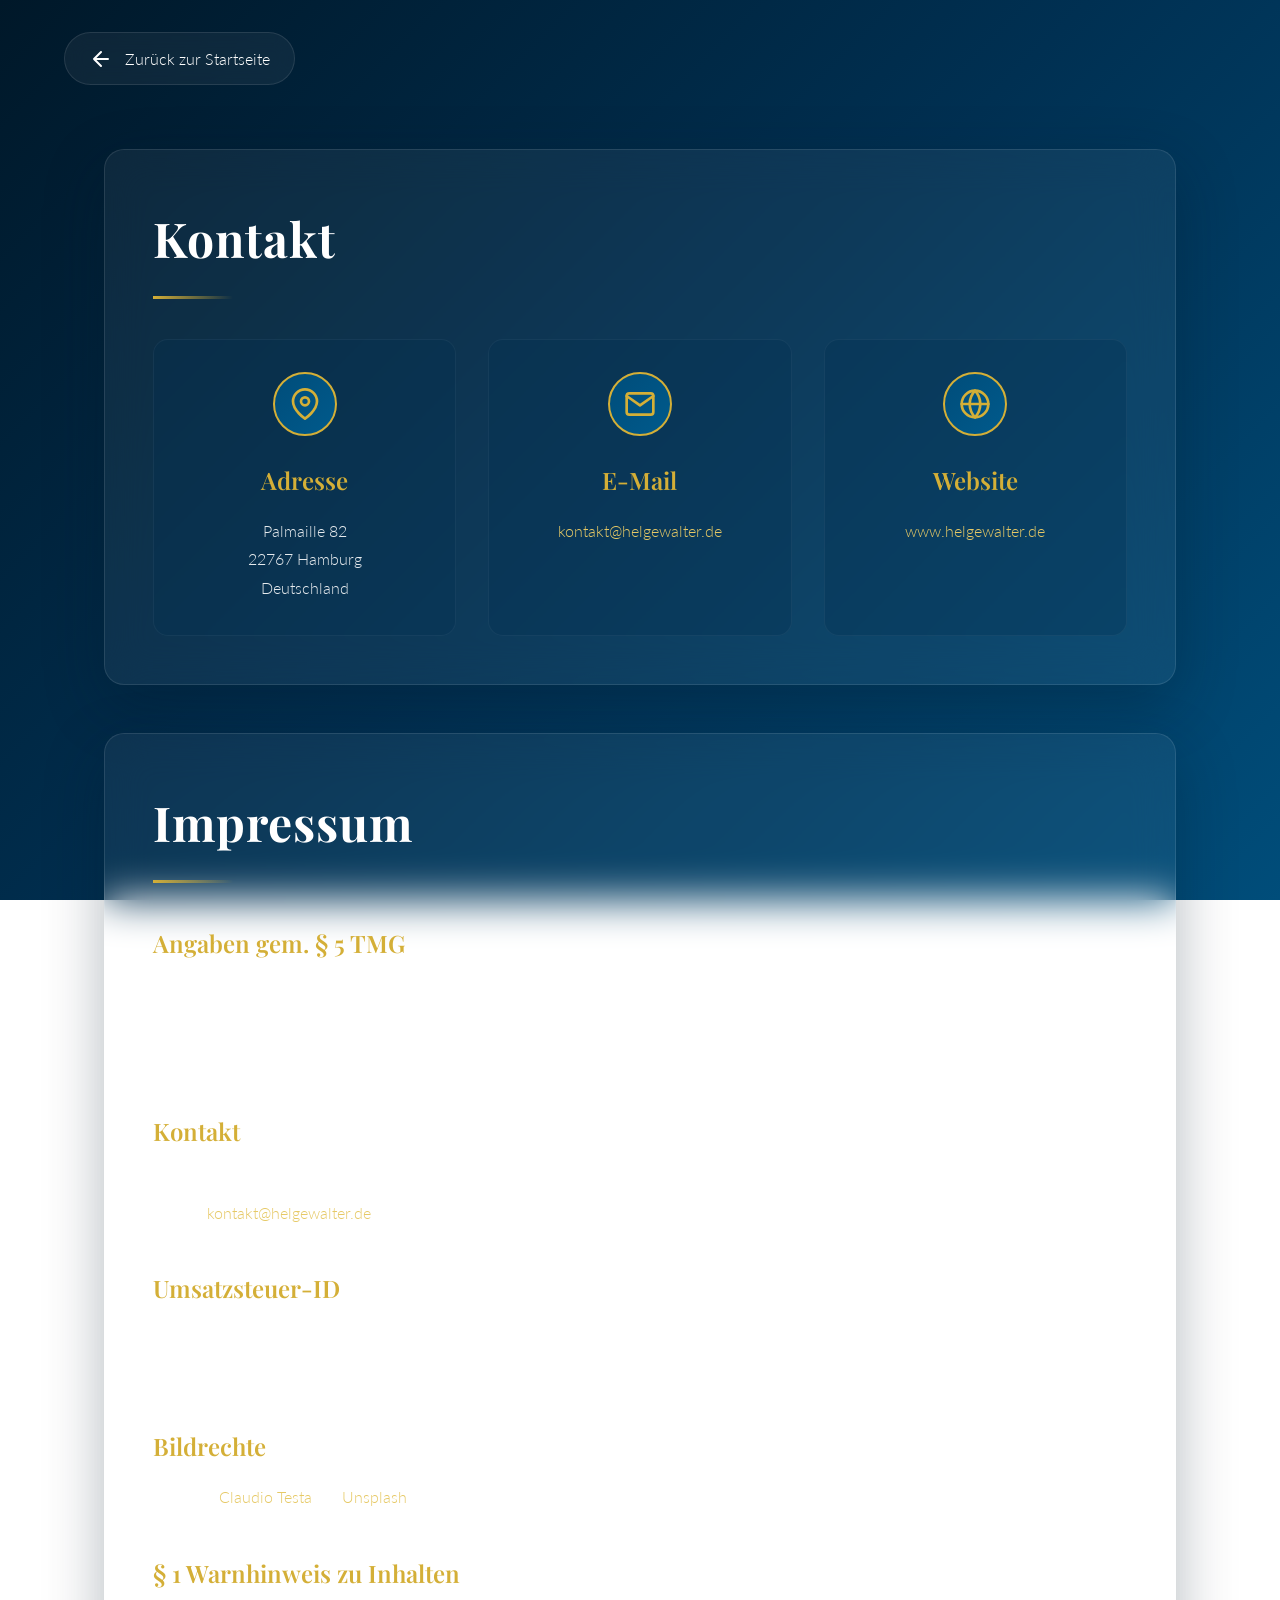
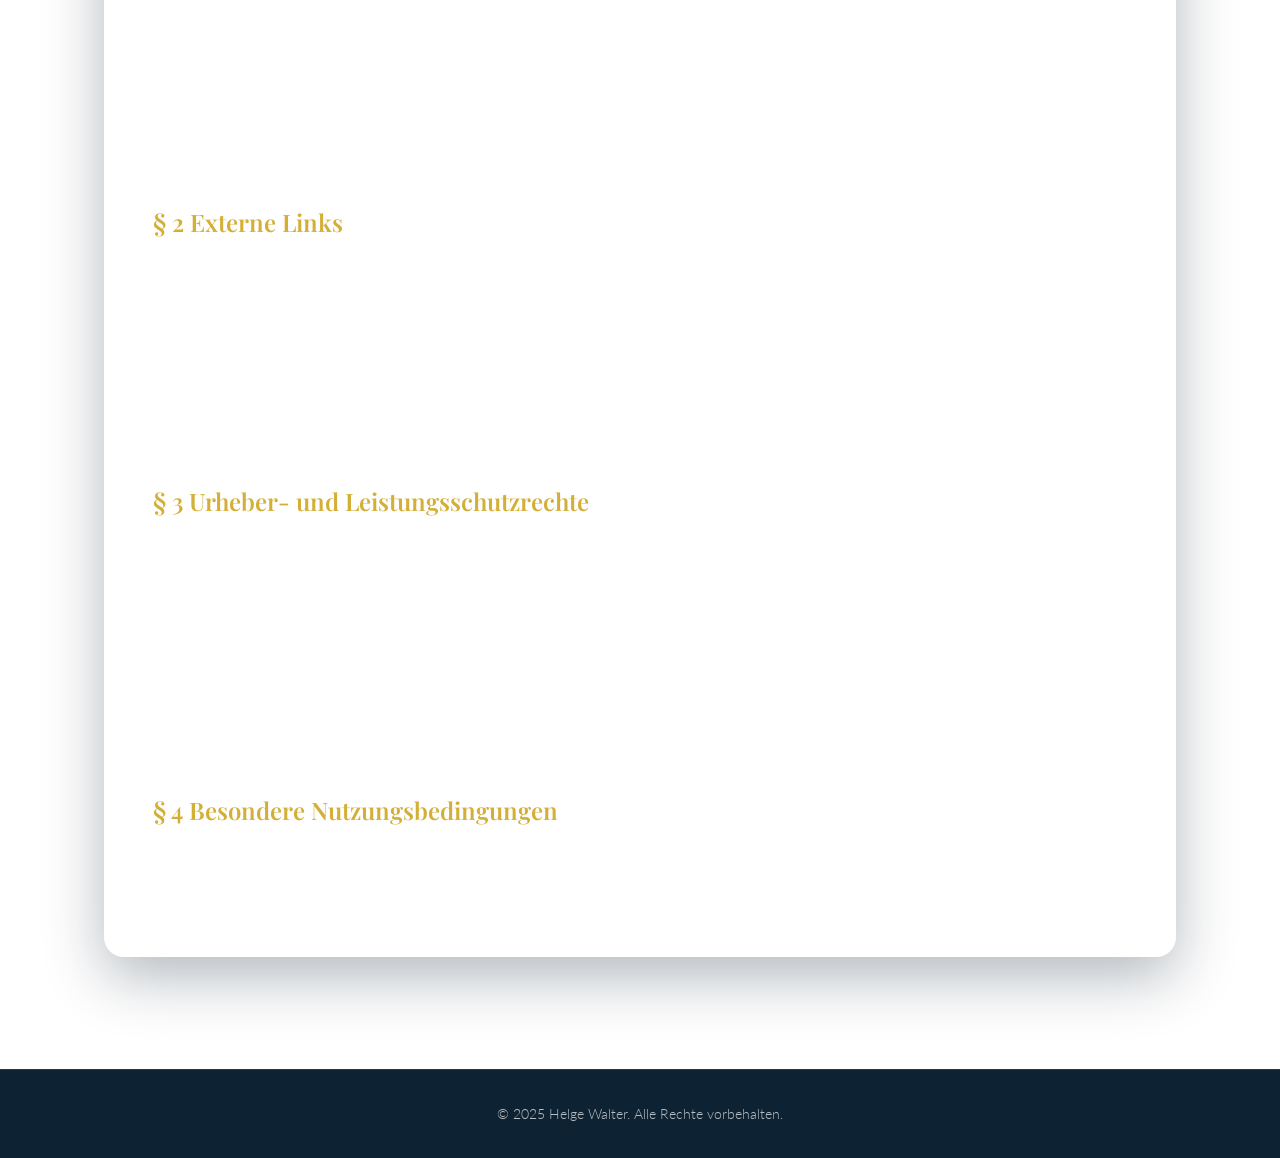
==== commit 24e7adfc: "Fix critical UX issues: layout, responsiveness, and positioning Critical Fixes:  1. Header Positioni" ====
--- a/impressum.html
+++ b/impressum.html
@@ -54,17 +54,6 @@
                     <div class="title-divider"></div>
                 </div>
                 <div class="contact-grid">
-                    <div class="contact-card">
-                        <div class="contact-icon">
-                            <svg width="32" height="32" viewBox="0 0 24 24" fill="none" stroke="currentColor" stroke-width="2" stroke-linecap="round" stroke-linejoin="round">
-                                <path d="M20 21v-2a4 4 0 0 0-4-4H8a4 4 0 0 0-4 4v2"></path>
-                                <circle cx="12" cy="7" r="4"></circle>
-                            </svg>
-                        </div>
-                        <h3>Helge Walter</h3>
-                        <p class="contact-detail">Inhaber</p>
-                    </div>
-
                     <div class="contact-card">
                         <div class="contact-icon">
                             <svg width="32" height="32" viewBox="0 0 24 24" fill="none" stroke="currentColor" stroke-width="2" stroke-linecap="round" stroke-linejoin="round">
--- a/src/style.css
+++ b/src/style.css
@@ -115,13 +115,15 @@
 .scroll-indicator {
   position: absolute;
   bottom: 4rem;
-  left: 50%;
-  transform: translateX(-50%);
+  left: 0;
+  right: 0;
+  margin: 0 auto;
   animation: fadeInUp 1.2s ease-out 0.6s both;
   z-index: 10;
   width: 100%;
   display: flex;
   justify-content: center;
+  align-items: center;
 }
 
 .scroll-link {
@@ -191,23 +193,16 @@
    NAVIGATION HEADER
    ======================================== */
 .header {
-  position: fixed;
+  position: sticky;
   top: 0;
   left: 0;
   right: 0;
   z-index: 1000;
   background: rgba(0, 24, 41, 0.95);
   backdrop-filter: blur(10px);
-  box-shadow: var(--shadow-sm);
+  box-shadow: var(--shadow-md);
   padding: 1.5rem 5%;
-  transition: all 0.4s cubic-bezier(0.4, 0, 0.2, 1);
-  transform: translateY(-100%);
-  opacity: 0;
-}
-
-.header.visible {
-  transform: translateY(0);
-  opacity: 1;
+  transition: all 0.3s ease;
 }
 
 .nav {
@@ -266,7 +261,7 @@
 .main-content {
   max-width: 1600px;
   margin: 0 auto;
-  padding: 8rem 5% 4rem;
+  padding: 4rem 5% 4rem;
 }
 
 /* ========================================
@@ -295,8 +290,7 @@
   box-shadow: var(--shadow-lg);
   border: 1px solid rgba(255, 255, 255, 0.1);
   transition: transform 0.4s ease, box-shadow 0.4s ease;
-  min-height: 500px;
-  max-height: 650px;
+  min-height: 550px;
 }
 
 .property-card:hover {
@@ -336,11 +330,11 @@
   background-size: cover;
   background-position: center;
   background-repeat: no-repeat;
-  transition: transform 0.6s ease;
+  transition: transform 0.8s ease;
 }
 
 .swiper-slide-active .property-image {
-  transform: scale(1.05);
+  transform: scale(1.02);
 }
 
 /* Swiper Navigation Buttons */
@@ -415,15 +409,17 @@
    PROPERTY INFO
    ======================================== */
 .property-info {
-  padding: 4rem;
+  padding: 3rem 3.5rem;
   display: flex;
   flex-direction: column;
   justify-content: center;
   background: linear-gradient(135deg, rgba(0, 48, 82, 0.8) 0%, rgba(0, 77, 122, 0.6) 100%);
+  overflow-y: auto;
 }
 
 .property-info-inner {
   max-width: 600px;
+  width: 100%;
 }
 
 .property-title {
@@ -444,10 +440,10 @@
 }
 
 .property-description {
-  font-size: 1.0625rem;
-  line-height: 1.9;
+  font-size: 1rem;
+  line-height: 1.8;
   color: rgba(255, 255, 255, 0.9);
-  text-align: justify;
+  text-align: left;
   font-weight: 300;
 }
 
@@ -500,6 +496,7 @@
 @media (max-width: 1200px) {
   .property-card {
     grid-template-columns: 1fr;
+    min-height: auto;
   }
 
   .property-section-reverse .property-card {
@@ -507,11 +504,13 @@
   }
 
   .property-gallery {
-    height: 500px;
+    min-height: 450px;
+    height: 450px;
   }
 
   .property-info {
     padding: 3rem 2rem;
+    min-height: auto;
   }
 }
 
@@ -530,27 +529,31 @@
   }
 
   .main-content {
-    padding: 6rem 3% 2rem;
+    padding: 3rem 3% 2rem;
   }
 
   .property-section {
-    margin-bottom: 4rem;
+    margin-bottom: 3rem;
   }
 
   .property-gallery {
-    height: 400px;
+    min-height: 350px;
+    height: 350px;
   }
 
   .property-info {
     padding: 2rem 1.5rem;
+    min-height: auto;
   }
 
   .property-title {
-    font-size: 2rem;
+    font-size: 1.75rem;
+    margin-bottom: 1rem;
   }
 
   .property-description {
-    font-size: 1rem;
+    font-size: 0.9375rem;
+    line-height: 1.7;
   }
 
   .intro-title {
@@ -564,16 +567,26 @@
 
 @media (max-width: 480px) {
   .nav-links {
-    flex-direction: column;
+    flex-wrap: wrap;
     gap: 0.5rem;
   }
 
   .property-gallery {
+    min-height: 300px;
     height: 300px;
   }
 
   .property-info {
     padding: 1.5rem 1rem;
+    min-height: auto;
+  }
+
+  .property-title {
+    font-size: 1.5rem;
+  }
+
+  .property-description {
+    font-size: 0.875rem;
   }
 
   .property-swiper .swiper-button-prev,
